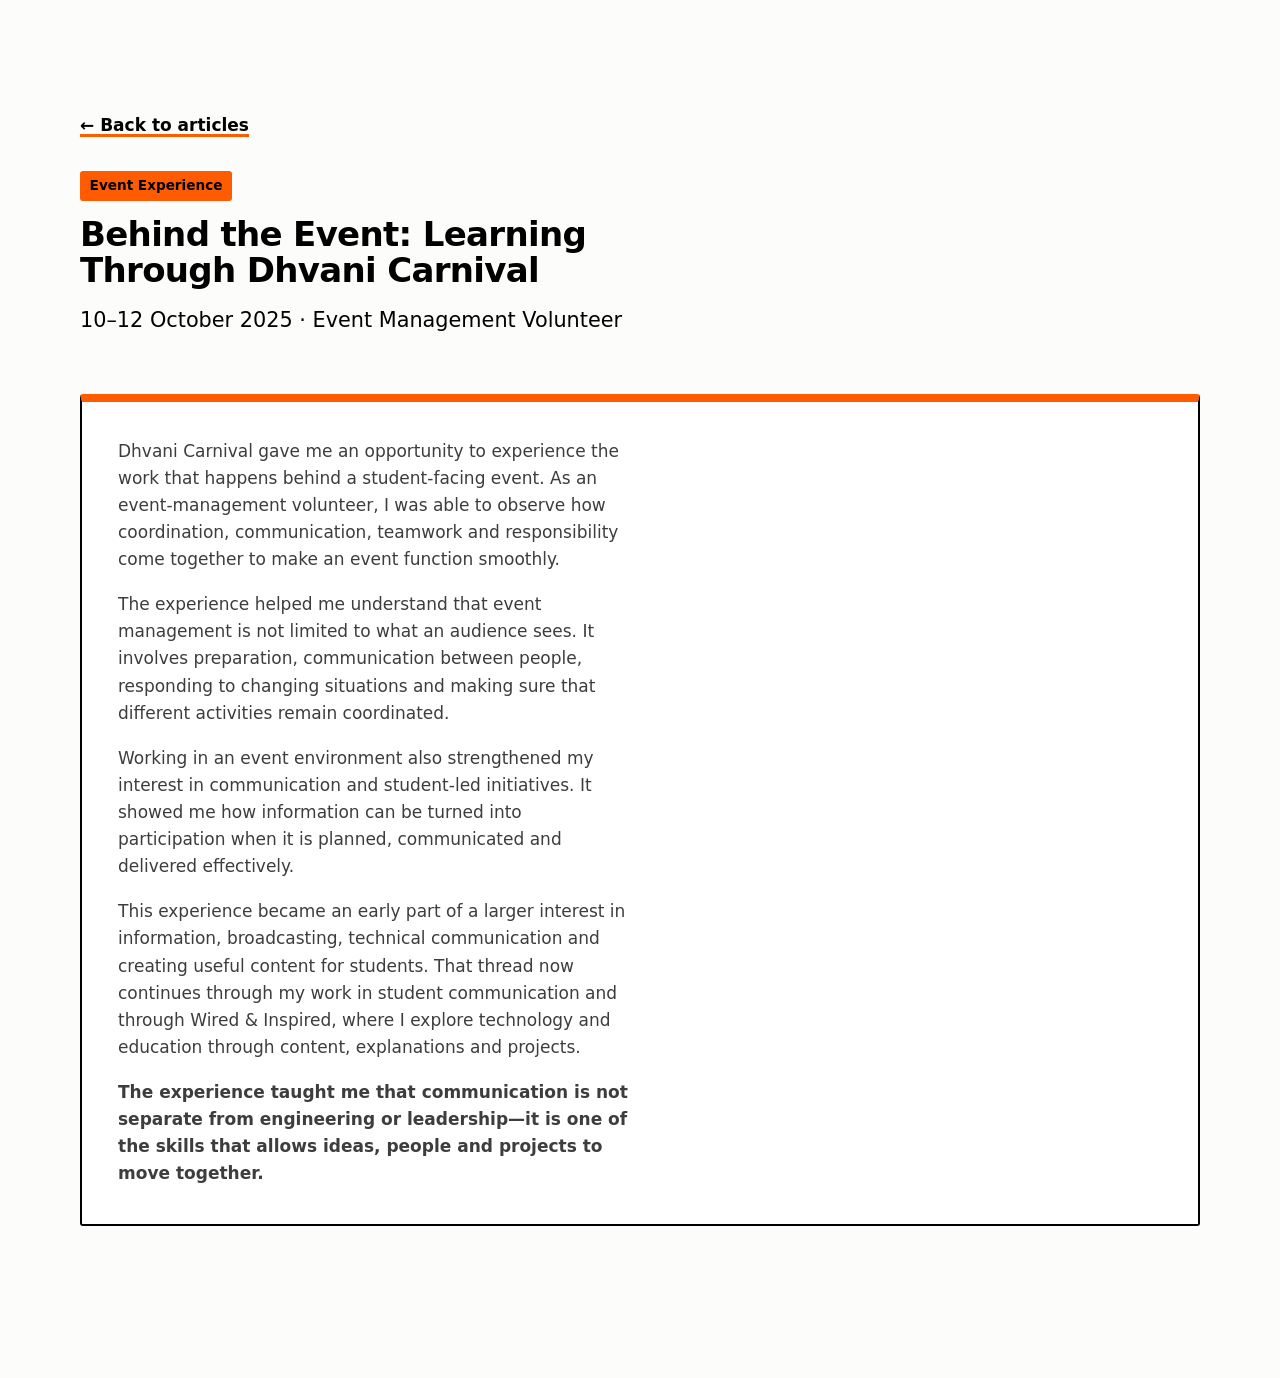
==== articles/dhvani-carnival-event-management.html @ 0fa7dbb4 "Add Dhvani Carnival article" ====
<!DOCTYPE html>
<html lang="en"><head><meta charset="utf-8"><meta name="viewport" content="width=device-width,initial-scale=1"><title>Dhvani Carnival | Swetha Senthilkumar</title><meta name="description" content="Event-management reflection from Dhvani Carnival 2025."><link rel="stylesheet" href="../css/style.css"></head><body><main class="section"><div class="wrap"><a class="text-link" href="../index.html#articles">← Back to articles</a><div class="section-head" style="margin-top:2rem"><span class="badge">Event Experience</span><h1>Behind the Event: Learning Through Dhvani Carnival</h1><p class="lead">10–12 October 2025 · Event Management Volunteer</p></div><article class="feature"><div class="feature-body"><p>Dhvani Carnival gave me an opportunity to experience the work that happens behind a student-facing event. As an event-management volunteer, I was able to observe how coordination, communication, teamwork and responsibility come together to make an event function smoothly.</p><p>The experience helped me understand that event management is not limited to what an audience sees. It involves preparation, communication between people, responding to changing situations and making sure that different activities remain coordinated.</p><p>Working in an event environment also strengthened my interest in communication and student-led initiatives. It showed me how information can be turned into participation when it is planned, communicated and delivered effectively.</p><p>This experience became an early part of a larger interest in information, broadcasting, technical communication and creating useful content for students. That thread now continues through my work in student communication and through Wired &amp; Inspired, where I explore technology and education through content, explanations and projects.</p><p><strong>The experience taught me that communication is not separate from engineering or leadership—it is one of the skills that allows ideas, people and projects to move together.</strong></p></div></article></div></main></body></html>
---- css/style.css ----
/* Swetha Senthilkumar — Portfolio */
:root{--paper:#fcfcfa;--white:#fff;--ink:#000;--ink-soft:#3d3d3d;--ink-mute:#666;--rule:#d8d8d2;--grid:#ecece6;--orange:#ff5b00;--orange-dark:#d94c00;--font:"Archivo",system-ui,-apple-system,"Segoe UI",Roboto,Helvetica,Arial,sans-serif;--wrap:1120px;--radius:3px;--header-h:64px}*,*::before,*::after{box-sizing:border-box}html{scroll-behavior:smooth;scroll-padding-top:calc(var(--header-h) + 16px);-webkit-text-size-adjust:100%}body{margin:0;font-family:var(--font);font-size:1.0625rem;line-height:1.6;color:var(--ink-soft);background:var(--paper)}img,svg,iframe{display:block;max-width:100%}ul{margin:0;padding:0;list-style:none}h1,h2,h3,p{margin:0}a{color:inherit}.text-link{color:var(--ink);font-weight:700;text-decoration:underline;text-decoration-color:var(--orange);text-decoration-thickness:3px;text-underline-offset:3px}:focus-visible{outline:3px solid var(--orange);outline-offset:3px}.wrap{width:min(100% - 2.5rem,var(--wrap));margin-inline:auto}.skip{position:absolute;left:1rem;top:-4rem;background:var(--ink);color:var(--white);padding:.6rem 1rem;z-index:100}.skip:focus{top:1rem}h1,h2,h3{color:var(--ink);font-weight:800;line-height:1.05;letter-spacing:-.02em}h2{font-size:clamp(2rem,4.5vw,3rem)}h3{font-size:1.35rem;line-height:1.2;letter-spacing:-.01em}.lead{font-size:clamp(1.125rem,2vw,1.3rem);color:var(--ink);max-width:34rem}.btn{display:inline-flex;align-items:center;gap:.5rem;font:inherit;font-weight:700;font-size:1rem;line-height:1;padding:.95rem 1.4rem;border:2px solid var(--ink);border-radius:var(--radius);background:transparent;color:var(--ink);text-decoration:none;cursor:pointer;transition:background-color .15s ease,color .15s ease,border-color .15s ease}.btn:hover{background:var(--ink);color:var(--white)}.btn-primary{background:var(--orange);border-color:var(--orange);color:var(--ink)}.btn-primary:hover{background:var(--orange-dark);border-color:var(--orange-dark);color:var(--ink)}.btn-small{padding:.65rem 1rem;font-size:.95rem}.btn-row{display:flex;flex-wrap:wrap;gap:.75rem}.site-header{position:sticky;top:0;z-index:50;background:rgba(252,252,250,.94);backdrop-filter:blur(6px);border-bottom:1px solid var(--rule)}.bar{height:var(--header-h);display:flex;align-items:center;justify-content:space-between;gap:1rem}.brand{font-weight:800;font-size:1.15rem;letter-spacing:-.01em;color:var(--ink);text-decoration:none;display:inline-flex;align-items:center;gap:.6rem}.brand-mark{width:.8rem;height:.8rem;background:var(--orange);border-radius:50%}.nav ul{display:flex;gap:1.75rem}.nav a{display:inline-block;padding:.4rem 0;font-weight:600;font-size:.98rem;color:var(--ink-soft);text-decoration:none;border-bottom:3px solid transparent}.nav a:hover{color:var(--ink)}.nav a.is-active{color:var(--ink);border-bottom-color:var(--orange)}.nav-toggle{display:none;width:44px;height:44px;padding:0;border:2px solid var(--ink);border-radius:var(--radius);background:transparent;color:var(--ink);cursor:pointer;position:relative}.nav-toggle .bars,.nav-toggle .bars::before,.nav-toggle .bars::after{display:block;width:20px;height:2px;background:currentColor;content:""}.nav-toggle .bars{position:absolute;left:50%;top:50%;margin:-1px 0 0 -10px}.nav-toggle .bars::before{position:absolute;top:-6px;left:0}.nav-toggle .bars::after{position:absolute;top:6px;left:0}.section{padding:clamp(4rem,9vw,7rem) 0}.section+.section{border-top:1px solid var(--rule)}.section-head{display:grid;gap:1rem;margin-bottom:clamp(2rem,5vw,3.5rem);max-width:42rem}.hero{padding-top:clamp(3rem,8vw,6rem);padding-bottom:clamp(3rem,8vw,5.5rem);background-image:linear-gradient(var(--grid) 1px,transparent 1px),linear-gradient(90deg,var(--grid) 1px,transparent 1px);background-size:32px 32px;background-position:-1px -1px}.hero-grid{display:grid;grid-template-columns:1.15fr .85fr;gap:clamp(2rem,5vw,4rem);align-items:center}.hero h1{font-size:clamp(2.25rem,10.5vw,6.25rem);overflow-wrap:break-word;line-height:.95;letter-spacing:-.035em;margin-bottom:1.5rem}.hero-role{font-size:clamp(1.15rem,2.2vw,1.5rem);font-weight:700;color:var(--ink);margin-bottom:1.25rem;padding-left:1rem;border-left:5px solid var(--orange)}.hero .lead{margin-bottom:2rem}.hero-photo{margin:0;background:var(--white);border:2px solid var(--ink);border-radius:var(--radius);padding:.65rem;box-shadow:10px 10px 0 var(--orange);overflow:hidden}.hero-photo img{width:100%;aspect-ratio:4/5;object-fit:cover;object-position:center center}.hero-photo figcaption{font-size:.85rem;color:var(--ink-mute);padding:.65rem .25rem .15rem}.toolbelt{display:grid;grid-template-columns:repeat(2,1fr);gap:2rem 3rem;margin-top:clamp(2.5rem,6vw,4rem);padding-top:2rem;border-top:2px solid var(--ink)}.toolbelt h2{font-size:1.15rem;letter-spacing:-.01em;margin-bottom:.9rem}.tags{display:flex;flex-wrap:wrap;gap:.5rem}.tags li{font-size:.92rem;font-weight:600;color:var(--ink);background:var(--white);border:1px solid var(--ink);border-radius:var(--radius);padding:.3rem .7rem}.feature{display:grid;grid-template-columns:1.1fr 1fr;background:var(--white);border:2px solid var(--ink);border-top:8px solid var(--orange);border-radius:var(--radius);margin-bottom:2.5rem}.feature-media{margin:0;min-width:0;position:relative;min-height:300px;background:var(--paper);border-right:2px solid var(--ink);display:grid;place-items:center;overflow:hidden}.feature-media img{width:100%;height:100%;object-fit:contain;object-position:center center;padding:1rem}.feature-media figcaption{display:block;position:absolute;left:0;right:0;bottom:0;padding:.6rem .8rem;background:rgba(255,255,255,.9);text-align:center;color:var(--ink-mute);font-size:.85rem}.feature-body{padding:clamp(1.5rem,3vw,2.25rem);display:grid;gap:1.1rem;align-content:start}.badge{justify-self:start;font-size:.85rem;font-weight:700;color:var(--ink);background:var(--orange);border-radius:var(--radius);padding:.25rem .6rem}.feature h3{font-size:clamp(1.6rem,3vw,2.1rem);line-height:1.1}.specs{display:grid;grid-template-columns:max-content 1fr;gap:.45rem 1.25rem;margin:0;padding:1rem 0;border-block:1px solid var(--rule);font-size:.98rem}.specs dt{font-weight:700;color:var(--ink)}.specs dd{margin:0}.project-note{font-size:.95rem}.project-list{display:grid;grid-template-columns:repeat(3,1fr);gap:2rem}.project-card{display:grid;gap:.9rem;align-content:start;padding-top:1.1rem;border-top:4px solid var(--ink)}.project-card p{color:var(--ink-soft)}.record{display:grid;gap:.55rem;padding:1.5rem 0;border-top:2px solid var(--ink)}.record-kicker{font-size:.9rem;font-weight:700;color:var(--orange-dark);text-transform:uppercase;letter-spacing:.06em}.muted{color:var(--ink-mute)}.records{display:grid;grid-template-columns:repeat(2,1fr);gap:2rem 4rem}.wired-grid{display:grid;grid-template-columns:1.6fr 1fr;gap:clamp(2rem,5vw,4rem);align-items:start}.video{background:#000;border:2px solid var(--ink);box-shadow:10px 10px 0 var(--orange)}.video iframe{width:100%;aspect-ratio:16/9;border:0}.wired-copy{display:grid;gap:1.25rem}.mini-grid{display:grid;gap:1rem}.mini-grid div{display:grid;gap:.2rem;padding-top:.8rem;border-top:1px solid var(--rule)}.mini-grid strong{color:var(--ink)}.mini-grid span{color:var(--ink-mute)}.contact-grid{display:grid;grid-template-columns:1fr 1fr;gap:4rem}.contact-links{display:grid;align-content:start;gap:.8rem}.contact-links a{font-size:1.15rem;font-weight:700;color:var(--ink);text-decoration-color:var(--orange);text-decoration-thickness:3px;text-underline-offset:4px}.contact-grid form{display:grid;gap:.65rem}.contact-grid label{font-weight:700;color:var(--ink)}input,textarea{font:inherit;padding:.8rem .9rem;width:100%;border:2px solid var(--ink);border-radius:var(--radius);background:var(--white);color:var(--ink)}textarea{min-height:9rem;resize:vertical}.form-note{font-size:.9rem;color:var(--ink-mute)}.site-footer{padding:1.75rem 0;border-top:1px solid var(--rule);font-size:.92rem;color:var(--ink-mute)}.site-footer .wrap{display:flex;justify-content:space-between;flex-wrap:wrap;gap:.5rem 1.5rem}.toast{position:fixed;left:50%;bottom:1.5rem;transform:translate(-50%,1rem);max-width:min(92vw,30rem);background:var(--ink);color:var(--white);border-left:6px solid var(--orange);border-radius:var(--radius);padding:.85rem 1.1rem;font-size:.95rem;opacity:0;pointer-events:none;transition:opacity .2s ease,transform .2s ease;z-index:200}.toast.is-visible{opacity:1;transform:translate(-50%,0)}@media(max-width:960px){.hero-grid{grid-template-columns:minmax(0,1fr)}.hero-photo{max-width:30rem}.feature{grid-template-columns:minmax(0,1fr)}.feature-media{border-right:none;border-bottom:2px solid var(--ink);min-height:0;width:100%;aspect-ratio:16/10}.project-list{grid-template-columns:minmax(0,1fr);gap:2.25rem}.wired-grid{grid-template-columns:minmax(0,1fr)}.video{box-shadow:6px 6px 0 var(--orange)}}@media(max-width:760px){.nav-toggle{display:inline-block}.nav{position:absolute;left:0;right:0;top:var(--header-h);background:var(--paper);border-bottom:2px solid var(--ink);display:none}.nav.is-open{display:block}.nav ul{flex-direction:column;gap:0;padding:.5rem 1.25rem 1rem}.nav a{display:block;padding:.85rem 0;border-bottom:1px solid var(--rule)}.nav a.is-active{border-bottom-color:var(--orange)}.toolbelt,.records,.contact-grid{grid-template-columns:minmax(0,1fr)}.specs{grid-template-columns:1fr;gap:0}.specs dt{margin-top:.6rem}.hero-photo{max-width:22rem;margin-inline:auto}}@media(max-width:420px){body{font-size:1rem}.btn-row .btn{width:100%;justify-content:center}.hero-photo{max-width:100%}}@media(prefers-reduced-motion:reduce){html{scroll-behavior:auto}.toast,.btn{transition:none}}
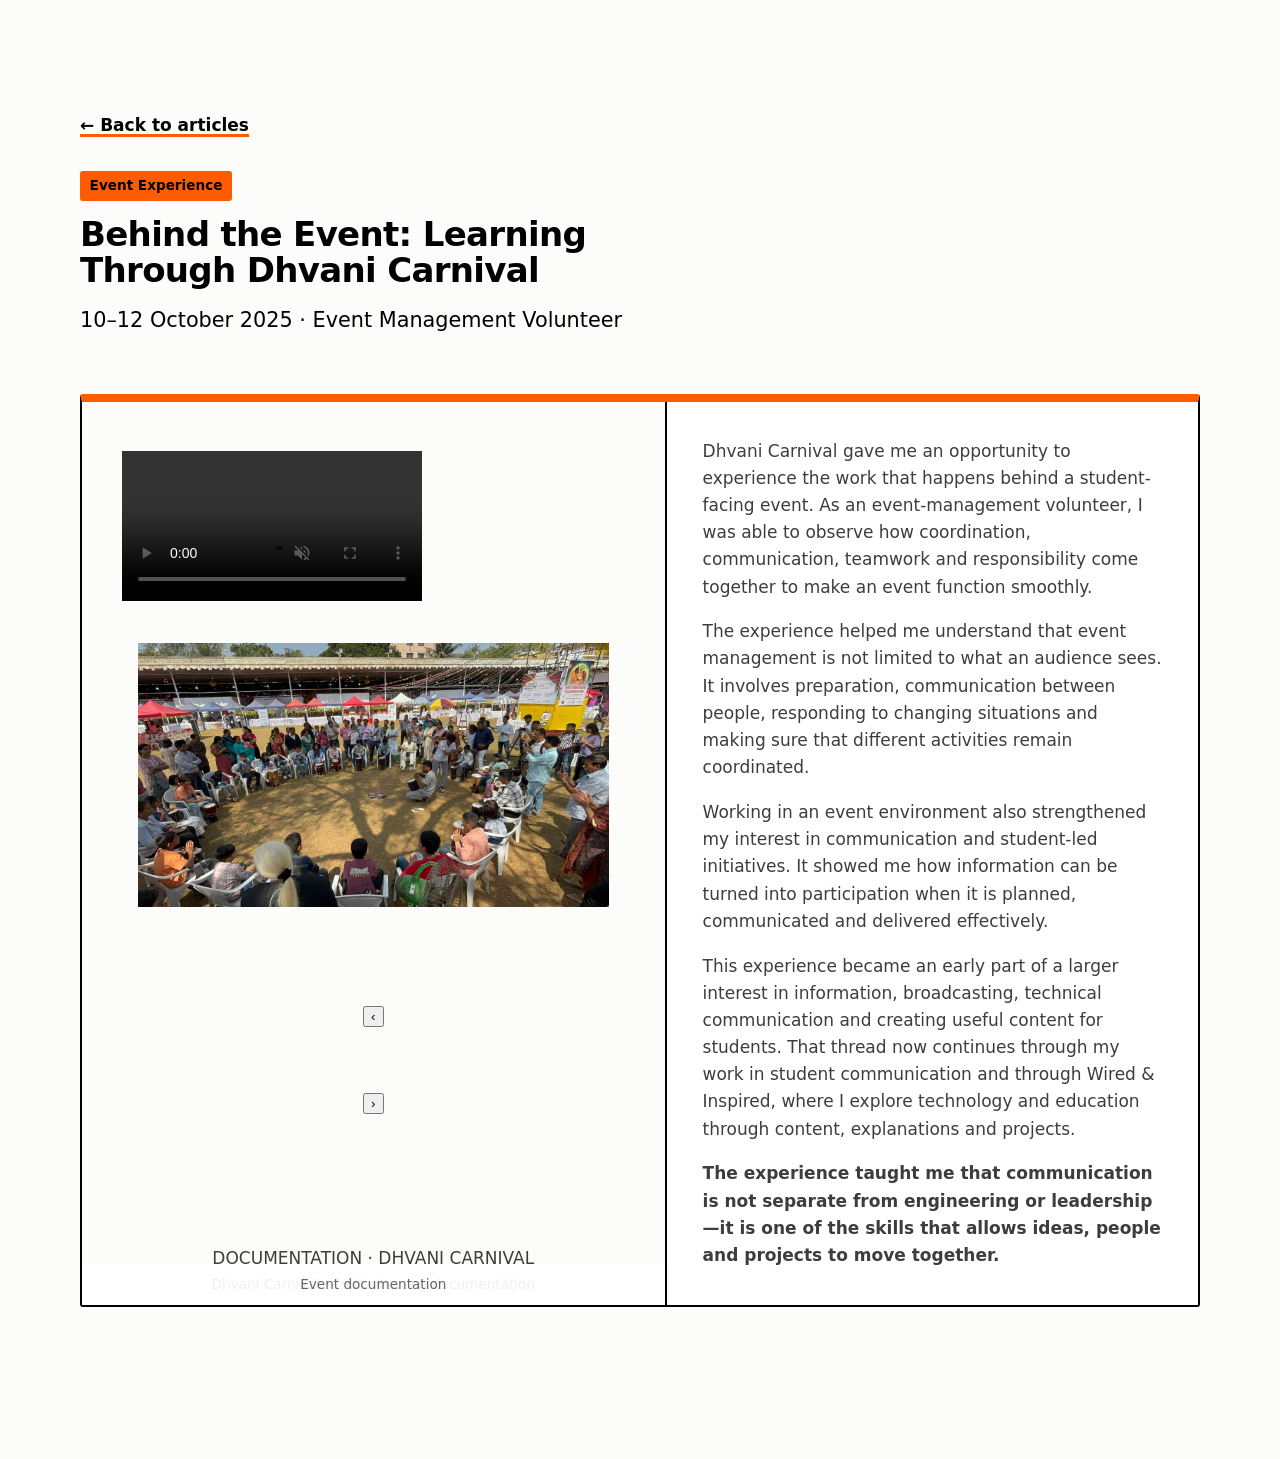
==== commit b41d6800: "Add rotating media gallery to Dhvani article" ====
--- a/articles/dhvani-carnival-event-management.html
+++ b/articles/dhvani-carnival-event-management.html
@@ -1,2 +1,2 @@
 <!DOCTYPE html>
-<html lang="en"><head><meta charset="utf-8"><meta name="viewport" content="width=device-width,initial-scale=1"><title>Dhvani Carnival | Swetha Senthilkumar</title><meta name="description" content="Event-management reflection from Dhvani Carnival 2025."><link rel="stylesheet" href="../css/style.css"></head><body><main class="section"><div class="wrap"><a class="text-link" href="../index.html#articles">← Back to articles</a><div class="section-head" style="margin-top:2rem"><span class="badge">Event Experience</span><h1>Behind the Event: Learning Through Dhvani Carnival</h1><p class="lead">10–12 October 2025 · Event Management Volunteer</p></div><article class="feature"><div class="feature-body"><p>Dhvani Carnival gave me an opportunity to experience the work that happens behind a student-facing event. As an event-management volunteer, I was able to observe how coordination, communication, teamwork and responsibility come together to make an event function smoothly.</p><p>The experience helped me understand that event management is not limited to what an audience sees. It involves preparation, communication between people, responding to changing situations and making sure that different activities remain coordinated.</p><p>Working in an event environment also strengthened my interest in communication and student-led initiatives. It showed me how information can be turned into participation when it is planned, communicated and delivered effectively.</p><p>This experience became an early part of a larger interest in information, broadcasting, technical communication and creating useful content for students. That thread now continues through my work in student communication and through Wired &amp; Inspired, where I explore technology and education through content, explanations and projects.</p><p><strong>The experience taught me that communication is not separate from engineering or leadership—it is one of the skills that allows ideas, people and projects to move together.</strong></p></div></article></div></main></body></html>+<html lang="en"><head><meta charset="utf-8"><meta name="viewport" content="width=device-width,initial-scale=1"><title>Dhvani Carnival | Swetha Senthilkumar</title><meta name="description" content="Event-management reflection from Dhvani Carnival 2025."><link rel="stylesheet" href="../css/style.css"></head><body><main class="section"><div class="wrap"><a class="text-link" href="../index.html#articles">← Back to articles</a><div class="section-head" style="margin-top:2rem"><span class="badge">Event Experience</span><h1>Behind the Event: Learning Through Dhvani Carnival</h1><p class="lead">10–12 October 2025 · Event Management Volunteer</p></div><article class="feature article-feature"><div class="feature-media media-gallery" data-gallery data-interval="5000"><div class="gallery-track"><figure class="gallery-slide is-active"><video controls muted playsinline preload="metadata"><source src="../assets/img/10%20to%2012%20oct%20%2725%20intern%20volunteering%20%23internship%20%23volunteering%20%20%23intern%20%23volunteer%20%23firstever%20%281%29.mp4" type="video/mp4"></video><figcaption>Dhvani Carnival — volunteering documentation</figcaption></figure><figure class="gallery-slide"><img src="../assets/img/WhatsApp%20Image%202026-09-22%20at%209.29.49%20AM.jpeg" alt="Event documentation photograph"><figcaption>Event documentation</figcaption></figure></div><button class="gallery-prev" type="button" aria-label="Previous media">‹</button><button class="gallery-next" type="button" aria-label="Next media">›</button><div class="gallery-dots" aria-label="Gallery navigation"></div><span class="gallery-label">DOCUMENTATION · DHVANI CARNIVAL</span></div><div class="feature-body"><p>Dhvani Carnival gave me an opportunity to experience the work that happens behind a student-facing event. As an event-management volunteer, I was able to observe how coordination, communication, teamwork and responsibility come together to make an event function smoothly.</p><p>The experience helped me understand that event management is not limited to what an audience sees. It involves preparation, communication between people, responding to changing situations and making sure that different activities remain coordinated.</p><p>Working in an event environment also strengthened my interest in communication and student-led initiatives. It showed me how information can be turned into participation when it is planned, communicated and delivered effectively.</p><p>This experience became an early part of a larger interest in information, broadcasting, technical communication and creating useful content for students. That thread now continues through my work in student communication and through Wired &amp; Inspired, where I explore technology and education through content, explanations and projects.</p><p><strong>The experience taught me that communication is not separate from engineering or leadership—it is one of the skills that allows ideas, people and projects to move together.</strong></p></div></article></div></main><script src="../js/main.js"></script></body></html>
--- a/css/style.css
+++ b/css/style.css
@@ -1,2 +1,2 @@
 /* Swetha Senthilkumar — Portfolio */
-:root{--paper:#fcfcfa;--white:#fff;--ink:#000;--ink-soft:#3d3d3d;--ink-mute:#666;--rule:#d8d8d2;--grid:#ecece6;--orange:#ff5b00;--orange-dark:#d94c00;--font:"Archivo",system-ui,-apple-system,"Segoe UI",Roboto,Helvetica,Arial,sans-serif;--wrap:1120px;--radius:3px;--header-h:64px}*,*::before,*::after{box-sizing:border-box}html{scroll-behavior:smooth;scroll-padding-top:calc(var(--header-h) + 16px);-webkit-text-size-adjust:100%}body{margin:0;font-family:var(--font);font-size:1.0625rem;line-height:1.6;color:var(--ink-soft);background:var(--paper)}img,svg,iframe{display:block;max-width:100%}ul{margin:0;padding:0;list-style:none}h1,h2,h3,p{margin:0}a{color:inherit}.text-link{color:var(--ink);font-weight:700;text-decoration:underline;text-decoration-color:var(--orange);text-decoration-thickness:3px;text-underline-offset:3px}:focus-visible{outline:3px solid var(--orange);outline-offset:3px}.wrap{width:min(100% - 2.5rem,var(--wrap));margin-inline:auto}.skip{position:absolute;left:1rem;top:-4rem;background:var(--ink);color:var(--white);padding:.6rem 1rem;z-index:100}.skip:focus{top:1rem}h1,h2,h3{color:var(--ink);font-weight:800;line-height:1.05;letter-spacing:-.02em}h2{font-size:clamp(2rem,4.5vw,3rem)}h3{font-size:1.35rem;line-height:1.2;letter-spacing:-.01em}.lead{font-size:clamp(1.125rem,2vw,1.3rem);color:var(--ink);max-width:34rem}.btn{display:inline-flex;align-items:center;gap:.5rem;font:inherit;font-weight:700;font-size:1rem;line-height:1;padding:.95rem 1.4rem;border:2px solid var(--ink);border-radius:var(--radius);background:transparent;color:var(--ink);text-decoration:none;cursor:pointer;transition:background-color .15s ease,color .15s ease,border-color .15s ease}.btn:hover{background:var(--ink);color:var(--white)}.btn-primary{background:var(--orange);border-color:var(--orange);color:var(--ink)}.btn-primary:hover{background:var(--orange-dark);border-color:var(--orange-dark);color:var(--ink)}.btn-small{padding:.65rem 1rem;font-size:.95rem}.btn-row{display:flex;flex-wrap:wrap;gap:.75rem}.site-header{position:sticky;top:0;z-index:50;background:rgba(252,252,250,.94);backdrop-filter:blur(6px);border-bottom:1px solid var(--rule)}.bar{height:var(--header-h);display:flex;align-items:center;justify-content:space-between;gap:1rem}.brand{font-weight:800;font-size:1.15rem;letter-spacing:-.01em;color:var(--ink);text-decoration:none;display:inline-flex;align-items:center;gap:.6rem}.brand-mark{width:.8rem;height:.8rem;background:var(--orange);border-radius:50%}.nav ul{display:flex;gap:1.75rem}.nav a{display:inline-block;padding:.4rem 0;font-weight:600;font-size:.98rem;color:var(--ink-soft);text-decoration:none;border-bottom:3px solid transparent}.nav a:hover{color:var(--ink)}.nav a.is-active{color:var(--ink);border-bottom-color:var(--orange)}.nav-toggle{display:none;width:44px;height:44px;padding:0;border:2px solid var(--ink);border-radius:var(--radius);background:transparent;color:var(--ink);cursor:pointer;position:relative}.nav-toggle .bars,.nav-toggle .bars::before,.nav-toggle .bars::after{display:block;width:20px;height:2px;background:currentColor;content:""}.nav-toggle .bars{position:absolute;left:50%;top:50%;margin:-1px 0 0 -10px}.nav-toggle .bars::before{position:absolute;top:-6px;left:0}.nav-toggle .bars::after{position:absolute;top:6px;left:0}.section{padding:clamp(4rem,9vw,7rem) 0}.section+.section{border-top:1px solid var(--rule)}.section-head{display:grid;gap:1rem;margin-bottom:clamp(2rem,5vw,3.5rem);max-width:42rem}.hero{padding-top:clamp(3rem,8vw,6rem);padding-bottom:clamp(3rem,8vw,5.5rem);background-image:linear-gradient(var(--grid) 1px,transparent 1px),linear-gradient(90deg,var(--grid) 1px,transparent 1px);background-size:32px 32px;background-position:-1px -1px}.hero-grid{display:grid;grid-template-columns:1.15fr .85fr;gap:clamp(2rem,5vw,4rem);align-items:center}.hero h1{font-size:clamp(2.25rem,10.5vw,6.25rem);overflow-wrap:break-word;line-height:.95;letter-spacing:-.035em;margin-bottom:1.5rem}.hero-role{font-size:clamp(1.15rem,2.2vw,1.5rem);font-weight:700;color:var(--ink);margin-bottom:1.25rem;padding-left:1rem;border-left:5px solid var(--orange)}.hero .lead{margin-bottom:2rem}.hero-photo{margin:0;background:var(--white);border:2px solid var(--ink);border-radius:var(--radius);padding:.65rem;box-shadow:10px 10px 0 var(--orange);overflow:hidden}.hero-photo img{width:100%;aspect-ratio:4/5;object-fit:cover;object-position:center center}.hero-photo figcaption{font-size:.85rem;color:var(--ink-mute);padding:.65rem .25rem .15rem}.toolbelt{display:grid;grid-template-columns:repeat(2,1fr);gap:2rem 3rem;margin-top:clamp(2.5rem,6vw,4rem);padding-top:2rem;border-top:2px solid var(--ink)}.toolbelt h2{font-size:1.15rem;letter-spacing:-.01em;margin-bottom:.9rem}.tags{display:flex;flex-wrap:wrap;gap:.5rem}.tags li{font-size:.92rem;font-weight:600;color:var(--ink);background:var(--white);border:1px solid var(--ink);border-radius:var(--radius);padding:.3rem .7rem}.feature{display:grid;grid-template-columns:1.1fr 1fr;background:var(--white);border:2px solid var(--ink);border-top:8px solid var(--orange);border-radius:var(--radius);margin-bottom:2.5rem}.feature-media{margin:0;min-width:0;position:relative;min-height:300px;background:var(--paper);border-right:2px solid var(--ink);display:grid;place-items:center;overflow:hidden}.feature-media img{width:100%;height:100%;object-fit:contain;object-position:center center;padding:1rem}.feature-media figcaption{display:block;position:absolute;left:0;right:0;bottom:0;padding:.6rem .8rem;background:rgba(255,255,255,.9);text-align:center;color:var(--ink-mute);font-size:.85rem}.feature-body{padding:clamp(1.5rem,3vw,2.25rem);display:grid;gap:1.1rem;align-content:start}.badge{justify-self:start;font-size:.85rem;font-weight:700;color:var(--ink);background:var(--orange);border-radius:var(--radius);padding:.25rem .6rem}.feature h3{font-size:clamp(1.6rem,3vw,2.1rem);line-height:1.1}.specs{display:grid;grid-template-columns:max-content 1fr;gap:.45rem 1.25rem;margin:0;padding:1rem 0;border-block:1px solid var(--rule);font-size:.98rem}.specs dt{font-weight:700;color:var(--ink)}.specs dd{margin:0}.project-note{font-size:.95rem}.project-list{display:grid;grid-template-columns:repeat(3,1fr);gap:2rem}.project-card{display:grid;gap:.9rem;align-content:start;padding-top:1.1rem;border-top:4px solid var(--ink)}.project-card p{color:var(--ink-soft)}.record{display:grid;gap:.55rem;padding:1.5rem 0;border-top:2px solid var(--ink)}.record-kicker{font-size:.9rem;font-weight:700;color:var(--orange-dark);text-transform:uppercase;letter-spacing:.06em}.muted{color:var(--ink-mute)}.records{display:grid;grid-template-columns:repeat(2,1fr);gap:2rem 4rem}.wired-grid{display:grid;grid-template-columns:1.6fr 1fr;gap:clamp(2rem,5vw,4rem);align-items:start}.video{background:#000;border:2px solid var(--ink);box-shadow:10px 10px 0 var(--orange)}.video iframe{width:100%;aspect-ratio:16/9;border:0}.wired-copy{display:grid;gap:1.25rem}.mini-grid{display:grid;gap:1rem}.mini-grid div{display:grid;gap:.2rem;padding-top:.8rem;border-top:1px solid var(--rule)}.mini-grid strong{color:var(--ink)}.mini-grid span{color:var(--ink-mute)}.contact-grid{display:grid;grid-template-columns:1fr 1fr;gap:4rem}.contact-links{display:grid;align-content:start;gap:.8rem}.contact-links a{font-size:1.15rem;font-weight:700;color:var(--ink);text-decoration-color:var(--orange);text-decoration-thickness:3px;text-underline-offset:4px}.contact-grid form{display:grid;gap:.65rem}.contact-grid label{font-weight:700;color:var(--ink)}input,textarea{font:inherit;padding:.8rem .9rem;width:100%;border:2px solid var(--ink);border-radius:var(--radius);background:var(--white);color:var(--ink)}textarea{min-height:9rem;resize:vertical}.form-note{font-size:.9rem;color:var(--ink-mute)}.site-footer{padding:1.75rem 0;border-top:1px solid var(--rule);font-size:.92rem;color:var(--ink-mute)}.site-footer .wrap{display:flex;justify-content:space-between;flex-wrap:wrap;gap:.5rem 1.5rem}.toast{position:fixed;left:50%;bottom:1.5rem;transform:translate(-50%,1rem);max-width:min(92vw,30rem);background:var(--ink);color:var(--white);border-left:6px solid var(--orange);border-radius:var(--radius);padding:.85rem 1.1rem;font-size:.95rem;opacity:0;pointer-events:none;transition:opacity .2s ease,transform .2s ease;z-index:200}.toast.is-visible{opacity:1;transform:translate(-50%,0)}@media(max-width:960px){.hero-grid{grid-template-columns:minmax(0,1fr)}.hero-photo{max-width:30rem}.feature{grid-template-columns:minmax(0,1fr)}.feature-media{border-right:none;border-bottom:2px solid var(--ink);min-height:0;width:100%;aspect-ratio:16/10}.project-list{grid-template-columns:minmax(0,1fr);gap:2.25rem}.wired-grid{grid-template-columns:minmax(0,1fr)}.video{box-shadow:6px 6px 0 var(--orange)}}@media(max-width:760px){.nav-toggle{display:inline-block}.nav{position:absolute;left:0;right:0;top:var(--header-h);background:var(--paper);border-bottom:2px solid var(--ink);display:none}.nav.is-open{display:block}.nav ul{flex-direction:column;gap:0;padding:.5rem 1.25rem 1rem}.nav a{display:block;padding:.85rem 0;border-bottom:1px solid var(--rule)}.nav a.is-active{border-bottom-color:var(--orange)}.toolbelt,.records,.contact-grid{grid-template-columns:minmax(0,1fr)}.specs{grid-template-columns:1fr;gap:0}.specs dt{margin-top:.6rem}.hero-photo{max-width:22rem;margin-inline:auto}}@media(max-width:420px){body{font-size:1rem}.btn-row .btn{width:100%;justify-content:center}.hero-photo{max-width:100%}}@media(prefers-reduced-motion:reduce){html{scroll-behavior:auto}.toast,.btn{transition:none}}+:root{--paper:#fcfcfa;--white:#fff;--ink:#000;--ink-soft:#3d3d3d;--ink-mute:#666;--rule:#d8d8d2;--grid:#ecece6;--orange:#ff5b00;--orange-dark:#d94c00;--font:"Archivo",system-ui,-apple-system,"Segoe UI",Roboto,Helvetica,Arial,sans-serif;--wrap:1120px;--radius:3px;--header-h:64px}*,*::before,*::after{box-sizing:border-box}html{scroll-behavior:smooth;scroll-padding-top:calc(var(--header-h) + 16px);-webkit-text-size-adjust:100%}body{margin:0;font-family:var(--font);font-size:1.0625rem;line-height:1.6;color:var(--ink-soft);background:var(--paper)}img,svg,iframe{display:block;max-width:100%}ul{margin:0;padding:0;list-style:none}h1,h2,h3,p{margin:0}a{color:inherit}.text-link{color:var(--ink);font-weight:700;text-decoration:underline;text-decoration-color:var(--orange);text-decoration-thickness:3px;text-underline-offset:3px}:focus-visible{outline:3px solid var(--orange);outline-offset:3px}.wrap{width:min(100% - 2.5rem,var(--wrap));margin-inline:auto}.skip{position:absolute;left:1rem;top:-4rem;background:var(--ink);color:var(--white);padding:.6rem 1rem;z-index:100}.skip:focus{top:1rem}h1,h2,h3{color:var(--ink);font-weight:800;line-height:1.05;letter-spacing:-.02em}h2{font-size:clamp(2rem,4.5vw,3rem)}h3{font-size:1.35rem;line-height:1.2;letter-spacing:-.01em}.lead{font-size:clamp(1.125rem,2vw,1.3rem);color:var(--ink);max-width:34rem}.btn{display:inline-flex;align-items:center;gap:.5rem;font:inherit;font-weight:700;font-size:1rem;line-height:1;padding:.95rem 1.4rem;border:2px solid var(--ink);border-radius:var(--radius);background:transparent;color:var(--ink);text-decoration:none;cursor:pointer;transition:background-color .15s ease,color .15s ease,border-color .15s ease}.btn:hover{background:var(--ink);color:var(--white)}.btn-primary{background:var(--orange);border-color:var(--orange);color:var(--ink)}.btn-primary:hover{background:var(--orange-dark);border-color:var(--orange-dark);color:var(--ink)}.btn-small{padding:.65rem 1rem;font-size:.95rem}.btn-row{display:flex;flex-wrap:wrap;gap:.75rem}.site-header{position:sticky;top:0;z-index:50;background:rgba(252,252,250,.94);backdrop-filter:blur(6px);border-bottom:1px solid var(--rule)}.bar{height:var(--header-h);display:flex;align-items:center;justify-content:space-between;gap:1rem}.brand{font-weight:800;font-size:1.15rem;letter-spacing:-.01em;color:var(--ink);text-decoration:none;display:inline-flex;align-items:center;gap:.6rem}.brand-mark{width:.8rem;height:.8rem;background:var(--orange);border-radius:50%}.nav ul{display:flex;gap:1.75rem}.nav a{display:inline-block;padding:.4rem 0;font-weight:600;font-size:.98rem;color:var(--ink-soft);text-decoration:none;border-bottom:3px solid transparent}.nav a:hover{color:var(--ink)}.nav a.is-active{color:var(--ink);border-bottom-color:var(--orange)}.nav-toggle{display:none;width:44px;height:44px;padding:0;border:2px solid var(--ink);border-radius:var(--radius);background:transparent;color:var(--ink);cursor:pointer;position:relative}.nav-toggle .bars,.nav-toggle .bars::before,.nav-toggle .bars::after{display:block;width:20px;height:2px;background:currentColor;content:""}.nav-toggle .bars{position:absolute;left:50%;top:50%;margin:-1px 0 0 -10px}.nav-toggle .bars::before{position:absolute;top:-6px;left:0}.nav-toggle .bars::after{position:absolute;top:6px;left:0}.section{padding:clamp(4rem,9vw,7rem) 0}.section+.section{border-top:1px solid var(--rule)}.section-head{display:grid;gap:1rem;margin-bottom:clamp(2rem,5vw,3.5rem);max-width:42rem}.hero{padding-top:clamp(3rem,8vw,6rem);padding-bottom:clamp(3rem,8vw,5.5rem);background-image:linear-gradient(var(--grid) 1px,transparent 1px),linear-gradient(90deg,var(--grid) 1px,transparent 1px);background-size:32px 32px;background-position:-1px -1px}.hero-grid{display:grid;grid-template-columns:1.15fr .85fr;gap:clamp(2rem,5vw,4rem);align-items:center}.hero h1{font-size:clamp(2.25rem,10.5vw,6.25rem);overflow-wrap:break-word;line-height:.95;letter-spacing:-.035em;margin-bottom:1.5rem}.hero-role{font-size:clamp(1.15rem,2.2vw,1.5rem);font-weight:700;color:var(--ink);margin-bottom:1.25rem;padding-left:1rem;border-left:5px solid var(--orange)}.hero .lead{margin-bottom:2rem}.hero-photo{margin:0;background:var(--white);border:2px solid var(--ink);border-radius:var(--radius);padding:.65rem;box-shadow:10px 10px 0 var(--orange);overflow:hidden}.hero-photo img{width:100%;aspect-ratio:4/5;object-fit:cover;object-position:center center}.hero-photo figcaption{font-size:.85rem;color:var(--ink-mute);padding:.65rem .25rem .15rem}.toolbelt{display:grid;grid-template-columns:repeat(2,1fr);gap:2rem 3rem;margin-top:clamp(2.5rem,6vw,4rem);padding-top:2rem;border-top:2px solid var(--ink)}.toolbelt h2{font-size:1.15rem;letter-spacing:-.01em;margin-bottom:.9rem}.tags{display:flex;flex-wrap:wrap;gap:.5rem}.tags li{font-size:.92rem;font-weight:600;color:var(--ink);background:var(--white);border:1px solid var(--ink);border-radius:var(--radius);padding:.3rem .7rem}.feature{display:grid;grid-template-columns:1.1fr 1fr;background:var(--white);border:2px solid var(--ink);border-top:8px solid var(--orange);border-radius:var(--radius);margin-bottom:2.5rem}.feature-media{margin:0;min-width:0;position:relative;min-height:300px;background:var(--paper);border-right:2px solid var(--ink);display:grid;place-items:center;overflow:hidden}.feature-media img{width:100%;height:100%;object-fit:contain;object-position:center center;padding:1rem}.feature-media figcaption{display:block;position:absolute;left:0;right:0;bottom:0;padding:.6rem .8rem;background:rgba(255,255,255,.9);text-align:center;color:var(--ink-mute);font-size:.85rem}.feature-body{padding:clamp(1.5rem,3vw,2.25rem);display:grid;gap:1.1rem;align-content:start}.badge{justify-self:start;font-size:.85rem;font-weight:700;color:var(--ink);background:var(--orange);border-radius:var(--radius);padding:.25rem .6rem}.feature h3{font-size:clamp(1.6rem,3vw,2.1rem);line-height:1.1}.specs{display:grid;grid-template-columns:max-content 1fr;gap:.45rem 1.25rem;margin:0;padding:1rem 0;border-block:1px solid var(--rule);font-size:.98rem}.specs dt{font-weight:700;color:var(--ink)}.specs dd{margin:0}.project-note{font-size:.95rem}.project-list{display:grid;grid-template-columns:repeat(3,1fr);gap:2rem}.project-card{display:grid;gap:.9rem;align-content:start;padding-top:1.1rem;border-top:4px solid var(--ink)}.project-card p{color:var(--ink-soft)}.record{display:grid;gap:.55rem;padding:1.5rem 0;border-top:2px solid var(--ink)}.record-kicker{font-size:.9rem;font-weight:700;color:var(--orange-dark);text-transform:uppercase;letter-spacing:.06em}.muted{color:var(--ink-mute)}.records{display:grid;grid-template-columns:repeat(2,1fr);gap:2rem 4rem}.article-grid{display:grid;grid-template-columns:repeat(2,1fr);gap:2rem}.article-card{display:grid;grid-template-columns:38% 1fr;background:var(--white);border:2px solid var(--ink);border-top:6px solid var(--orange);min-height:260px}.article-card-media{display:grid;place-items:center;align-content:center;text-align:center;background:var(--ink);color:var(--white);font-weight:800;font-size:clamp(1.5rem,3vw,2.4rem);line-height:1.05;letter-spacing:-.03em;padding:1rem}.article-card-body{display:grid;gap:.9rem;align-content:start;padding:1.5rem}.article-card-body p{font-size:.98rem}.wired-grid{display:grid;grid-template-columns:1.6fr 1fr;gap:clamp(2rem,5vw,4rem);align-items:start}.video{background:#000;border:2px solid var(--ink);box-shadow:10px 10px 0 var(--orange)}.video iframe{width:100%;aspect-ratio:16/9;border:0}.wired-copy{display:grid;gap:1.25rem}.mini-grid{display:grid;gap:1rem}.mini-grid div{display:grid;gap:.2rem;padding-top:.8rem;border-top:1px solid var(--rule)}.mini-grid strong{color:var(--ink)}.mini-grid span{color:var(--ink-mute)}.contact-grid{display:grid;grid-template-columns:1fr 1fr;gap:4rem}.contact-links{display:grid;align-content:start;gap:.8rem}.contact-links a{font-size:1.15rem;font-weight:700;color:var(--ink);text-decoration-color:var(--orange);text-decoration-thickness:3px;text-underline-offset:4px}.contact-grid form{display:grid;gap:.65rem}.contact-grid label{font-weight:700;color:var(--ink)}input,textarea{font:inherit;padding:.8rem .9rem;width:100%;border:2px solid var(--ink);border-radius:var(--radius);background:var(--white);color:var(--ink)}textarea{min-height:9rem;resize:vertical}.form-note{font-size:.9rem;color:var(--ink-mute)}.site-footer{padding:1.75rem 0;border-top:1px solid var(--rule);font-size:.92rem;color:var(--ink-mute)}.site-footer .wrap{display:flex;justify-content:space-between;flex-wrap:wrap;gap:.5rem 1.5rem}.toast{position:fixed;left:50%;bottom:1.5rem;transform:translate(-50%,1rem);max-width:min(92vw,30rem);background:var(--ink);color:var(--white);border-left:6px solid var(--orange);border-radius:var(--radius);padding:.85rem 1.1rem;font-size:.95rem;opacity:0;pointer-events:none;transition:opacity .2s ease,transform .2s ease;z-index:200}.toast.is-visible{opacity:1;transform:translate(-50%,0)}@media(max-width:960px){.hero-grid{grid-template-columns:minmax(0,1fr)}.hero-photo{max-width:30rem}.feature{grid-template-columns:minmax(0,1fr)}.feature-media{border-right:none;border-bottom:2px solid var(--ink);min-height:0;width:100%;aspect-ratio:16/10}.project-list,.article-grid{grid-template-columns:minmax(0,1fr);gap:2.25rem}.wired-grid{grid-template-columns:minmax(0,1fr)}.video{box-shadow:6px 6px 0 var(--orange)}}@media(max-width:760px){.nav-toggle{display:inline-block}.nav{position:absolute;left:0;right:0;top:var(--header-h);background:var(--paper);border-bottom:2px solid var(--ink);display:none}.nav.is-open{display:block}.nav ul{flex-direction:column;gap:0;padding:.5rem 1.25rem 1rem}.nav a{display:block;padding:.85rem 0;border-bottom:1px solid var(--rule)}.nav a.is-active{border-bottom-color:var(--orange)}.toolbelt,.records,.contact-grid{grid-template-columns:minmax(0,1fr)}.specs{grid-template-columns:1fr;gap:0}.specs dt{margin-top:.6rem}.hero-photo{max-width:22rem;margin-inline:auto}.article-card{grid-template-columns:minmax(0,1fr)}.article-card-media{min-height:150px}}@media(max-width:420px){body{font-size:1rem}.btn-row .btn{width:100%;justify-content:center}.hero-photo{max-width:100%}}@media(prefers-reduced-motion:reduce){html{scroll-behavior:auto}.toast,.btn{transition:none}}
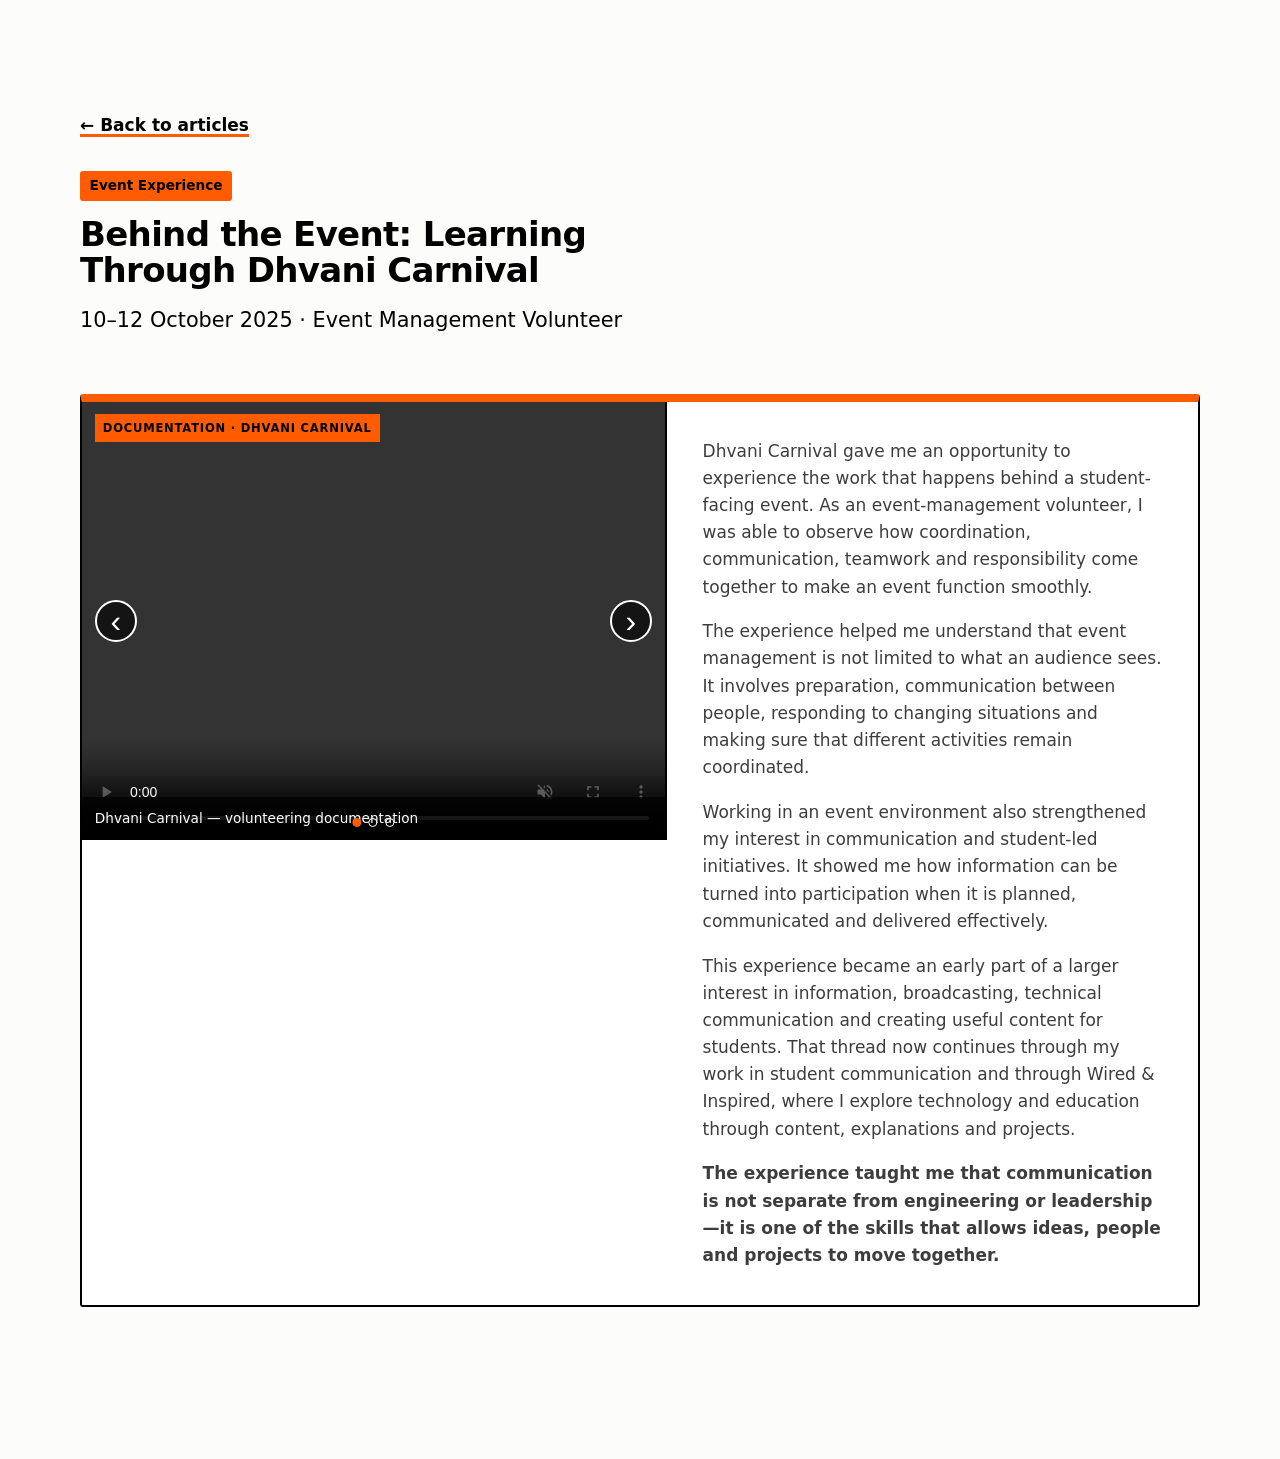
==== commit 98e9a3d3: "Organize article media into named galleries" ====
--- a/articles/dhvani-carnival-event-management.html
+++ b/articles/dhvani-carnival-event-management.html
@@ -1,2 +1,2 @@
 <!DOCTYPE html>
-<html lang="en"><head><meta charset="utf-8"><meta name="viewport" content="width=device-width,initial-scale=1"><title>Dhvani Carnival | Swetha Senthilkumar</title><meta name="description" content="Event-management reflection from Dhvani Carnival 2025."><link rel="stylesheet" href="../css/style.css"></head><body><main class="section"><div class="wrap"><a class="text-link" href="../index.html#articles">← Back to articles</a><div class="section-head" style="margin-top:2rem"><span class="badge">Event Experience</span><h1>Behind the Event: Learning Through Dhvani Carnival</h1><p class="lead">10–12 October 2025 · Event Management Volunteer</p></div><article class="feature article-feature"><div class="feature-media media-gallery" data-gallery data-interval="5000"><div class="gallery-track"><figure class="gallery-slide is-active"><video controls muted playsinline preload="metadata"><source src="../assets/img/10%20to%2012%20oct%20%2725%20intern%20volunteering%20%23internship%20%23volunteering%20%20%23intern%20%23volunteer%20%23firstever%20%281%29.mp4" type="video/mp4"></video><figcaption>Dhvani Carnival — volunteering documentation</figcaption></figure><figure class="gallery-slide"><img src="../assets/img/WhatsApp%20Image%202026-09-22%20at%209.29.49%20AM.jpeg" alt="Event documentation photograph"><figcaption>Event documentation</figcaption></figure></div><button class="gallery-prev" type="button" aria-label="Previous media">‹</button><button class="gallery-next" type="button" aria-label="Next media">›</button><div class="gallery-dots" aria-label="Gallery navigation"></div><span class="gallery-label">DOCUMENTATION · DHVANI CARNIVAL</span></div><div class="feature-body"><p>Dhvani Carnival gave me an opportunity to experience the work that happens behind a student-facing event. As an event-management volunteer, I was able to observe how coordination, communication, teamwork and responsibility come together to make an event function smoothly.</p><p>The experience helped me understand that event management is not limited to what an audience sees. It involves preparation, communication between people, responding to changing situations and making sure that different activities remain coordinated.</p><p>Working in an event environment also strengthened my interest in communication and student-led initiatives. It showed me how information can be turned into participation when it is planned, communicated and delivered effectively.</p><p>This experience became an early part of a larger interest in information, broadcasting, technical communication and creating useful content for students. That thread now continues through my work in student communication and through Wired &amp; Inspired, where I explore technology and education through content, explanations and projects.</p><p><strong>The experience taught me that communication is not separate from engineering or leadership—it is one of the skills that allows ideas, people and projects to move together.</strong></p></div></article></div></main><script src="../js/main.js"></script></body></html>+<html lang="en"><head><meta charset="utf-8"><meta name="viewport" content="width=device-width,initial-scale=1"><title>Dhvani Carnival | Swetha Senthilkumar</title><meta name="description" content="Event-management reflection from Dhvani Carnival 2025."><link rel="stylesheet" href="../css/style.css"></head><body><main class="section"><div class="wrap"><a class="text-link" href="../index.html#articles">← Back to articles</a><div class="section-head" style="margin-top:2rem"><span class="badge">Event Experience</span><h1>Behind the Event: Learning Through Dhvani Carnival</h1><p class="lead">10–12 October 2025 · Event Management Volunteer</p></div><article class="feature article-feature"><div class="feature-media media-gallery" data-gallery data-interval="5000"><div class="gallery-track"><figure class="gallery-slide is-active"><video controls muted playsinline preload="metadata"><source src="../assets/dhvani-carnival/dhvani-volunteering.mp4" type="video/mp4"></video><figcaption>Dhvani Carnival — volunteering documentation</figcaption></figure><figure class="gallery-slide"><img src="../assets/dhvani-carnival/dhvani-venue.png" alt="Dhvani Carnival event venue photograph"><figcaption>Dhvani Carnival — event venue</figcaption></figure><figure class="gallery-slide"><img src="../assets/dhvani-carnival/dhvani-awards.png" alt="Dhvani Carnival related awards documentation"><figcaption>Dhvani Carnival — awards documentation</figcaption></figure></div><button class="gallery-prev" type="button" aria-label="Previous media">‹</button><button class="gallery-next" type="button" aria-label="Next media">›</button><div class="gallery-dots" aria-label="Gallery navigation"></div><span class="gallery-label">DOCUMENTATION · DHVANI CARNIVAL</span></div><div class="feature-body"><p>Dhvani Carnival gave me an opportunity to experience the work that happens behind a student-facing event. As an event-management volunteer, I was able to observe how coordination, communication, teamwork and responsibility come together to make an event function smoothly.</p><p>The experience helped me understand that event management is not limited to what an audience sees. It involves preparation, communication between people, responding to changing situations and making sure that different activities remain coordinated.</p><p>Working in an event environment also strengthened my interest in communication and student-led initiatives. It showed me how information can be turned into participation when it is planned, communicated and delivered effectively.</p><p>This experience became an early part of a larger interest in information, broadcasting, technical communication and creating useful content for students. That thread now continues through my work in student communication and through Wired &amp; Inspired, where I explore technology and education through content, explanations and projects.</p><p><strong>The experience taught me that communication is not separate from engineering or leadership—it is one of the skills that allows ideas, people and projects to move together.</strong></p></div></article></div></main><script src="../js/main.js"></script></body></html>
--- a/css/style.css
+++ b/css/style.css
@@ -1,2 +1,2 @@
 /* Swetha Senthilkumar — Portfolio */
-:root{--paper:#fcfcfa;--white:#fff;--ink:#000;--ink-soft:#3d3d3d;--ink-mute:#666;--rule:#d8d8d2;--grid:#ecece6;--orange:#ff5b00;--orange-dark:#d94c00;--font:"Archivo",system-ui,-apple-system,"Segoe UI",Roboto,Helvetica,Arial,sans-serif;--wrap:1120px;--radius:3px;--header-h:64px}*,*::before,*::after{box-sizing:border-box}html{scroll-behavior:smooth;scroll-padding-top:calc(var(--header-h) + 16px);-webkit-text-size-adjust:100%}body{margin:0;font-family:var(--font);font-size:1.0625rem;line-height:1.6;color:var(--ink-soft);background:var(--paper)}img,svg,iframe{display:block;max-width:100%}ul{margin:0;padding:0;list-style:none}h1,h2,h3,p{margin:0}a{color:inherit}.text-link{color:var(--ink);font-weight:700;text-decoration:underline;text-decoration-color:var(--orange);text-decoration-thickness:3px;text-underline-offset:3px}:focus-visible{outline:3px solid var(--orange);outline-offset:3px}.wrap{width:min(100% - 2.5rem,var(--wrap));margin-inline:auto}.skip{position:absolute;left:1rem;top:-4rem;background:var(--ink);color:var(--white);padding:.6rem 1rem;z-index:100}.skip:focus{top:1rem}h1,h2,h3{color:var(--ink);font-weight:800;line-height:1.05;letter-spacing:-.02em}h2{font-size:clamp(2rem,4.5vw,3rem)}h3{font-size:1.35rem;line-height:1.2;letter-spacing:-.01em}.lead{font-size:clamp(1.125rem,2vw,1.3rem);color:var(--ink);max-width:34rem}.btn{display:inline-flex;align-items:center;gap:.5rem;font:inherit;font-weight:700;font-size:1rem;line-height:1;padding:.95rem 1.4rem;border:2px solid var(--ink);border-radius:var(--radius);background:transparent;color:var(--ink);text-decoration:none;cursor:pointer;transition:background-color .15s ease,color .15s ease,border-color .15s ease}.btn:hover{background:var(--ink);color:var(--white)}.btn-primary{background:var(--orange);border-color:var(--orange);color:var(--ink)}.btn-primary:hover{background:var(--orange-dark);border-color:var(--orange-dark);color:var(--ink)}.btn-small{padding:.65rem 1rem;font-size:.95rem}.btn-row{display:flex;flex-wrap:wrap;gap:.75rem}.site-header{position:sticky;top:0;z-index:50;background:rgba(252,252,250,.94);backdrop-filter:blur(6px);border-bottom:1px solid var(--rule)}.bar{height:var(--header-h);display:flex;align-items:center;justify-content:space-between;gap:1rem}.brand{font-weight:800;font-size:1.15rem;letter-spacing:-.01em;color:var(--ink);text-decoration:none;display:inline-flex;align-items:center;gap:.6rem}.brand-mark{width:.8rem;height:.8rem;background:var(--orange);border-radius:50%}.nav ul{display:flex;gap:1.75rem}.nav a{display:inline-block;padding:.4rem 0;font-weight:600;font-size:.98rem;color:var(--ink-soft);text-decoration:none;border-bottom:3px solid transparent}.nav a:hover{color:var(--ink)}.nav a.is-active{color:var(--ink);border-bottom-color:var(--orange)}.nav-toggle{display:none;width:44px;height:44px;padding:0;border:2px solid var(--ink);border-radius:var(--radius);background:transparent;color:var(--ink);cursor:pointer;position:relative}.nav-toggle .bars,.nav-toggle .bars::before,.nav-toggle .bars::after{display:block;width:20px;height:2px;background:currentColor;content:""}.nav-toggle .bars{position:absolute;left:50%;top:50%;margin:-1px 0 0 -10px}.nav-toggle .bars::before{position:absolute;top:-6px;left:0}.nav-toggle .bars::after{position:absolute;top:6px;left:0}.section{padding:clamp(4rem,9vw,7rem) 0}.section+.section{border-top:1px solid var(--rule)}.section-head{display:grid;gap:1rem;margin-bottom:clamp(2rem,5vw,3.5rem);max-width:42rem}.hero{padding-top:clamp(3rem,8vw,6rem);padding-bottom:clamp(3rem,8vw,5.5rem);background-image:linear-gradient(var(--grid) 1px,transparent 1px),linear-gradient(90deg,var(--grid) 1px,transparent 1px);background-size:32px 32px;background-position:-1px -1px}.hero-grid{display:grid;grid-template-columns:1.15fr .85fr;gap:clamp(2rem,5vw,4rem);align-items:center}.hero h1{font-size:clamp(2.25rem,10.5vw,6.25rem);overflow-wrap:break-word;line-height:.95;letter-spacing:-.035em;margin-bottom:1.5rem}.hero-role{font-size:clamp(1.15rem,2.2vw,1.5rem);font-weight:700;color:var(--ink);margin-bottom:1.25rem;padding-left:1rem;border-left:5px solid var(--orange)}.hero .lead{margin-bottom:2rem}.hero-photo{margin:0;background:var(--white);border:2px solid var(--ink);border-radius:var(--radius);padding:.65rem;box-shadow:10px 10px 0 var(--orange);overflow:hidden}.hero-photo img{width:100%;aspect-ratio:4/5;object-fit:cover;object-position:center center}.hero-photo figcaption{font-size:.85rem;color:var(--ink-mute);padding:.65rem .25rem .15rem}.toolbelt{display:grid;grid-template-columns:repeat(2,1fr);gap:2rem 3rem;margin-top:clamp(2.5rem,6vw,4rem);padding-top:2rem;border-top:2px solid var(--ink)}.toolbelt h2{font-size:1.15rem;letter-spacing:-.01em;margin-bottom:.9rem}.tags{display:flex;flex-wrap:wrap;gap:.5rem}.tags li{font-size:.92rem;font-weight:600;color:var(--ink);background:var(--white);border:1px solid var(--ink);border-radius:var(--radius);padding:.3rem .7rem}.feature{display:grid;grid-template-columns:1.1fr 1fr;background:var(--white);border:2px solid var(--ink);border-top:8px solid var(--orange);border-radius:var(--radius);margin-bottom:2.5rem}.feature-media{margin:0;min-width:0;position:relative;min-height:300px;background:var(--paper);border-right:2px solid var(--ink);display:grid;place-items:center;overflow:hidden}.feature-media img{width:100%;height:100%;object-fit:contain;object-position:center center;padding:1rem}.feature-media figcaption{display:block;position:absolute;left:0;right:0;bottom:0;padding:.6rem .8rem;background:rgba(255,255,255,.9);text-align:center;color:var(--ink-mute);font-size:.85rem}.feature-body{padding:clamp(1.5rem,3vw,2.25rem);display:grid;gap:1.1rem;align-content:start}.badge{justify-self:start;font-size:.85rem;font-weight:700;color:var(--ink);background:var(--orange);border-radius:var(--radius);padding:.25rem .6rem}.feature h3{font-size:clamp(1.6rem,3vw,2.1rem);line-height:1.1}.specs{display:grid;grid-template-columns:max-content 1fr;gap:.45rem 1.25rem;margin:0;padding:1rem 0;border-block:1px solid var(--rule);font-size:.98rem}.specs dt{font-weight:700;color:var(--ink)}.specs dd{margin:0}.project-note{font-size:.95rem}.project-list{display:grid;grid-template-columns:repeat(3,1fr);gap:2rem}.project-card{display:grid;gap:.9rem;align-content:start;padding-top:1.1rem;border-top:4px solid var(--ink)}.project-card p{color:var(--ink-soft)}.record{display:grid;gap:.55rem;padding:1.5rem 0;border-top:2px solid var(--ink)}.record-kicker{font-size:.9rem;font-weight:700;color:var(--orange-dark);text-transform:uppercase;letter-spacing:.06em}.muted{color:var(--ink-mute)}.records{display:grid;grid-template-columns:repeat(2,1fr);gap:2rem 4rem}.article-grid{display:grid;grid-template-columns:repeat(2,1fr);gap:2rem}.article-card{display:grid;grid-template-columns:38% 1fr;background:var(--white);border:2px solid var(--ink);border-top:6px solid var(--orange);min-height:260px}.article-card-media{display:grid;place-items:center;align-content:center;text-align:center;background:var(--ink);color:var(--white);font-weight:800;font-size:clamp(1.5rem,3vw,2.4rem);line-height:1.05;letter-spacing:-.03em;padding:1rem}.article-card-body{display:grid;gap:.9rem;align-content:start;padding:1.5rem}.article-card-body p{font-size:.98rem}.wired-grid{display:grid;grid-template-columns:1.6fr 1fr;gap:clamp(2rem,5vw,4rem);align-items:start}.video{background:#000;border:2px solid var(--ink);box-shadow:10px 10px 0 var(--orange)}.video iframe{width:100%;aspect-ratio:16/9;border:0}.wired-copy{display:grid;gap:1.25rem}.mini-grid{display:grid;gap:1rem}.mini-grid div{display:grid;gap:.2rem;padding-top:.8rem;border-top:1px solid var(--rule)}.mini-grid strong{color:var(--ink)}.mini-grid span{color:var(--ink-mute)}.contact-grid{display:grid;grid-template-columns:1fr 1fr;gap:4rem}.contact-links{display:grid;align-content:start;gap:.8rem}.contact-links a{font-size:1.15rem;font-weight:700;color:var(--ink);text-decoration-color:var(--orange);text-decoration-thickness:3px;text-underline-offset:4px}.contact-grid form{display:grid;gap:.65rem}.contact-grid label{font-weight:700;color:var(--ink)}input,textarea{font:inherit;padding:.8rem .9rem;width:100%;border:2px solid var(--ink);border-radius:var(--radius);background:var(--white);color:var(--ink)}textarea{min-height:9rem;resize:vertical}.form-note{font-size:.9rem;color:var(--ink-mute)}.site-footer{padding:1.75rem 0;border-top:1px solid var(--rule);font-size:.92rem;color:var(--ink-mute)}.site-footer .wrap{display:flex;justify-content:space-between;flex-wrap:wrap;gap:.5rem 1.5rem}.toast{position:fixed;left:50%;bottom:1.5rem;transform:translate(-50%,1rem);max-width:min(92vw,30rem);background:var(--ink);color:var(--white);border-left:6px solid var(--orange);border-radius:var(--radius);padding:.85rem 1.1rem;font-size:.95rem;opacity:0;pointer-events:none;transition:opacity .2s ease,transform .2s ease;z-index:200}.toast.is-visible{opacity:1;transform:translate(-50%,0)}@media(max-width:960px){.hero-grid{grid-template-columns:minmax(0,1fr)}.hero-photo{max-width:30rem}.feature{grid-template-columns:minmax(0,1fr)}.feature-media{border-right:none;border-bottom:2px solid var(--ink);min-height:0;width:100%;aspect-ratio:16/10}.project-list,.article-grid{grid-template-columns:minmax(0,1fr);gap:2.25rem}.wired-grid{grid-template-columns:minmax(0,1fr)}.video{box-shadow:6px 6px 0 var(--orange)}}@media(max-width:760px){.nav-toggle{display:inline-block}.nav{position:absolute;left:0;right:0;top:var(--header-h);background:var(--paper);border-bottom:2px solid var(--ink);display:none}.nav.is-open{display:block}.nav ul{flex-direction:column;gap:0;padding:.5rem 1.25rem 1rem}.nav a{display:block;padding:.85rem 0;border-bottom:1px solid var(--rule)}.nav a.is-active{border-bottom-color:var(--orange)}.toolbelt,.records,.contact-grid{grid-template-columns:minmax(0,1fr)}.specs{grid-template-columns:1fr;gap:0}.specs dt{margin-top:.6rem}.hero-photo{max-width:22rem;margin-inline:auto}.article-card{grid-template-columns:minmax(0,1fr)}.article-card-media{min-height:150px}}@media(max-width:420px){body{font-size:1rem}.btn-row .btn{width:100%;justify-content:center}.hero-photo{max-width:100%}}@media(prefers-reduced-motion:reduce){html{scroll-behavior:auto}.toast,.btn{transition:none}}+:root{--paper:#fcfcfa;--white:#fff;--ink:#000;--ink-soft:#3d3d3d;--ink-mute:#666;--rule:#d8d8d2;--grid:#ecece6;--orange:#ff5b00;--orange-dark:#d94c00;--font:"Archivo",system-ui,-apple-system,"Segoe UI",Roboto,Helvetica,Arial,sans-serif;--wrap:1120px;--radius:3px;--header-h:64px}*,*::before,*::after{box-sizing:border-box}html{scroll-behavior:smooth;scroll-padding-top:calc(var(--header-h) + 16px);-webkit-text-size-adjust:100%}body{margin:0;font-family:var(--font);font-size:1.0625rem;line-height:1.6;color:var(--ink-soft);background:var(--paper)}img,svg,iframe,video{display:block;max-width:100%}ul{margin:0;padding:0;list-style:none}h1,h2,h3,p{margin:0}a{color:inherit}.text-link{color:var(--ink);font-weight:700;text-decoration:underline;text-decoration-color:var(--orange);text-decoration-thickness:3px;text-underline-offset:3px}:focus-visible{outline:3px solid var(--orange);outline-offset:3px}.wrap{width:min(100% - 2.5rem,var(--wrap));margin-inline:auto}.skip{position:absolute;left:1rem;top:-4rem;background:var(--ink);color:var(--white);padding:.6rem 1rem;z-index:100}.skip:focus{top:1rem}h1,h2,h3{color:var(--ink);font-weight:800;line-height:1.05;letter-spacing:-.02em}h2{font-size:clamp(2rem,4.5vw,3rem)}h3{font-size:1.35rem;line-height:1.2;letter-spacing:-.01em}.lead{font-size:clamp(1.125rem,2vw,1.3rem);color:var(--ink);max-width:34rem}.btn{display:inline-flex;align-items:center;gap:.5rem;font:inherit;font-weight:700;font-size:1rem;line-height:1;padding:.95rem 1.4rem;border:2px solid var(--ink);border-radius:var(--radius);background:transparent;color:var(--ink);text-decoration:none;cursor:pointer;transition:background-color .15s ease,color .15s ease,border-color .15s ease}.btn:hover{background:var(--ink);color:var(--white)}.btn-primary{background:var(--orange);border-color:var(--orange);color:var(--ink)}.btn-primary:hover{background:var(--orange-dark);border-color:var(--orange-dark);color:var(--ink)}.btn-small{padding:.65rem 1rem;font-size:.95rem}.btn-row{display:flex;flex-wrap:wrap;gap:.75rem}.site-header{position:sticky;top:0;z-index:50;background:rgba(252,252,250,.94);backdrop-filter:blur(6px);border-bottom:1px solid var(--rule)}.bar{height:var(--header-h);display:flex;align-items:center;justify-content:space-between;gap:1rem}.brand{font-weight:800;font-size:1.15rem;letter-spacing:-.01em;color:var(--ink);text-decoration:none;display:inline-flex;align-items:center;gap:.6rem}.brand-mark{width:.8rem;height:.8rem;background:var(--orange);border-radius:50%}.nav ul{display:flex;gap:1.75rem}.nav a{display:inline-block;padding:.4rem 0;font-weight:600;font-size:.98rem;color:var(--ink-soft);text-decoration:none;border-bottom:3px solid transparent}.nav a:hover{color:var(--ink)}.nav a.is-active{color:var(--ink);border-bottom-color:var(--orange)}.nav-toggle{display:none;width:44px;height:44px;padding:0;border:2px solid var(--ink);border-radius:var(--radius);background:transparent;color:var(--ink);cursor:pointer;position:relative}.nav-toggle .bars,.nav-toggle .bars::before,.nav-toggle .bars::after{display:block;width:20px;height:2px;background:currentColor;content:""}.nav-toggle .bars{position:absolute;left:50%;top:50%;margin:-1px 0 0 -10px}.nav-toggle .bars::before{position:absolute;top:-6px;left:0}.nav-toggle .bars::after{position:absolute;top:6px;left:0}.section{padding:clamp(4rem,9vw,7rem) 0}.section+.section{border-top:1px solid var(--rule)}.section-head{display:grid;gap:1rem;margin-bottom:clamp(2rem,5vw,3.5rem);max-width:42rem}.hero{padding-top:clamp(3rem,8vw,6rem);padding-bottom:clamp(3rem,8vw,5.5rem);background-image:linear-gradient(var(--grid) 1px,transparent 1px),linear-gradient(90deg,var(--grid) 1px,transparent 1px);background-size:32px 32px;background-position:-1px -1px}.hero-grid{display:grid;grid-template-columns:1.15fr .85fr;gap:clamp(2rem,5vw,4rem);align-items:center}.hero h1{font-size:clamp(2.25rem,10.5vw,6.25rem);overflow-wrap:break-word;line-height:.95;letter-spacing:-.035em;margin-bottom:1.5rem}.hero-role{font-size:clamp(1.15rem,2.2vw,1.5rem);font-weight:700;color:var(--ink);margin-bottom:1.25rem;padding-left:1rem;border-left:5px solid var(--orange)}.hero .lead{margin-bottom:2rem}.hero-photo{margin:0;background:var(--white);border:2px solid var(--ink);border-radius:var(--radius);padding:.65rem;box-shadow:10px 10px 0 var(--orange);overflow:hidden}.hero-photo img{width:100%;aspect-ratio:4/5;object-fit:cover;object-position:center center}.hero-photo figcaption{font-size:.85rem;color:var(--ink-mute);padding:.65rem .25rem .15rem}.toolbelt{display:grid;grid-template-columns:repeat(2,1fr);gap:2rem 3rem;margin-top:clamp(2.5rem,6vw,4rem);padding-top:2rem;border-top:2px solid var(--ink)}.toolbelt h2{font-size:1.15rem;letter-spacing:-.01em;margin-bottom:.9rem}.tags{display:flex;flex-wrap:wrap;gap:.5rem}.tags li{font-size:.92rem;font-weight:600;color:var(--ink);background:var(--white);border:1px solid var(--ink);border-radius:var(--radius);padding:.3rem .7rem}.feature{display:grid;grid-template-columns:1.1fr 1fr;background:var(--white);border:2px solid var(--ink);border-top:8px solid var(--orange);border-radius:var(--radius);margin-bottom:2.5rem}.feature-media{margin:0;min-width:0;position:relative;min-height:300px;background:var(--paper);border-right:2px solid var(--ink);display:grid;place-items:center;overflow:hidden}.feature-media img{width:100%;height:100%;object-fit:contain;object-position:center center;padding:1rem}.feature-media figcaption{display:block;position:absolute;left:0;right:0;bottom:0;padding:.6rem .8rem;background:rgba(255,255,255,.9);text-align:center;color:var(--ink-mute);font-size:.85rem}.feature-body{padding:clamp(1.5rem,3vw,2.25rem);display:grid;gap:1.1rem;align-content:start}.badge{justify-self:start;font-size:.85rem;font-weight:700;color:var(--ink);background:var(--orange);border-radius:var(--radius);padding:.25rem .6rem}.feature h3{font-size:clamp(1.6rem,3vw,2.1rem);line-height:1.1}.specs{display:grid;grid-template-columns:max-content 1fr;gap:.45rem 1.25rem;margin:0;padding:1rem 0;border-block:1px solid var(--rule);font-size:.98rem}.specs dt{font-weight:700;color:var(--ink)}.specs dd{margin:0}.project-note{font-size:.95rem}.project-list{display:grid;grid-template-columns:repeat(3,1fr);gap:2rem}.project-card{display:grid;gap:.9rem;align-content:start;padding-top:1.1rem;border-top:4px solid var(--ink)}.project-card p{color:var(--ink-soft)}.record{display:grid;gap:.55rem;padding:1.5rem 0;border-top:2px solid var(--ink)}.record-kicker{font-size:.9rem;font-weight:700;color:var(--orange-dark);text-transform:uppercase;letter-spacing:.06em}.muted{color:var(--ink-mute)}.records{display:grid;grid-template-columns:repeat(2,1fr);gap:2rem 4rem}.article-grid{display:grid;grid-template-columns:repeat(2,1fr);gap:2rem}.article-card{display:grid;grid-template-columns:1fr 1.1fr;background:var(--white);border:2px solid var(--ink);border-top:6px solid var(--orange);min-height:260px}.article-card-media{display:grid;place-items:center;padding:1rem;background:var(--ink);color:var(--white);font-size:1.1rem;font-weight:800;letter-spacing:.08em;text-align:center}.article-card-body{display:grid;align-content:start;gap:.8rem;padding:1.4rem}.article-card-body p{font-size:.96rem}.wired-grid{display:grid;grid-template-columns:1.6fr 1fr;gap:clamp(2rem,5vw,4rem);align-items:start}.video{background:#000;border:2px solid var(--ink);box-shadow:10px 10px 0 var(--orange)}.video iframe{width:100%;aspect-ratio:16/9;border:0}.wired-copy{display:grid;gap:1.25rem}.mini-grid{display:grid;gap:1rem}.mini-grid div{display:grid;gap:.2rem;padding-top:.8rem;border-top:1px solid var(--rule)}.mini-grid strong{color:var(--ink)}.mini-grid span{color:var(--ink-mute)}.contact-grid{display:grid;grid-template-columns:1fr 1fr;gap:4rem}.contact-links{display:grid;align-content:start;gap:.8rem}.contact-links a{font-size:1.15rem;font-weight:700;color:var(--ink);text-decoration-color:var(--orange);text-decoration-thickness:3px;text-underline-offset:4px}.contact-grid form{display:grid;gap:.65rem}.contact-grid label{font-weight:700;color:var(--ink)}input,textarea{font:inherit;padding:.8rem .9rem;width:100%;border:2px solid var(--ink);border-radius:var(--radius);background:var(--white);color:var(--ink)}textarea{min-height:9rem;resize:vertical}.form-note{font-size:.9rem;color:var(--ink-mute)}.site-footer{padding:1.75rem 0;border-top:1px solid var(--rule);font-size:.92rem;color:var(--ink-mute)}.site-footer .wrap{display:flex;justify-content:space-between;flex-wrap:wrap;gap:.5rem 1.5rem}.toast{position:fixed;left:50%;bottom:1.5rem;transform:translate(-50%,1rem);max-width:min(92vw,30rem);background:var(--ink);color:var(--white);border-left:6px solid var(--orange);border-radius:var(--radius);padding:.85rem 1.1rem;font-size:.95rem;opacity:0;pointer-events:none;transition:opacity .2s ease,transform .2s ease;z-index:200}.toast.is-visible{opacity:1;transform:translate(-50%,0)}.article-feature{grid-template-columns:1.1fr 1fr}.media-gallery{padding:0;display:block;min-height:0;aspect-ratio:4/3;background:var(--ink);border-right:2px solid var(--ink)}.gallery-track{position:absolute;inset:0}.gallery-slide{position:absolute;inset:0;margin:0;opacity:0;visibility:hidden;transition:opacity .35s ease}.gallery-slide.is-active{opacity:1;visibility:visible}.gallery-slide img,.gallery-slide video{width:100%;height:100%;object-fit:cover;padding:0}.gallery-slide figcaption{position:absolute;left:0;right:0;bottom:0;background:rgba(0,0,0,.72);color:var(--white);padding:.65rem 3.5rem .65rem .8rem;text-align:left}.gallery-prev,.gallery-next{position:absolute;top:50%;transform:translateY(-50%);width:42px;height:42px;border:2px solid var(--white);background:rgba(0,0,0,.6);color:var(--white);font-size:2rem;line-height:1;border-radius:50%;cursor:pointer;z-index:3}.gallery-prev{left:.8rem}.gallery-next{right:.8rem}.gallery-prev:hover,.gallery-next:hover{background:var(--orange);color:var(--ink);border-color:var(--orange)}.gallery-dots{position:absolute;left:50%;bottom:.8rem;transform:translateX(-50%);display:flex;gap:.45rem;z-index:4}.gallery-dot{width:9px;height:9px;border-radius:50%;border:1px solid var(--white);background:transparent;padding:0;cursor:pointer}.gallery-dot.is-active{background:var(--orange);border-color:var(--orange)}.gallery-label{position:absolute;top:.8rem;left:.8rem;background:var(--orange);color:var(--ink);font-size:.72rem;font-weight:800;letter-spacing:.07em;padding:.3rem .5rem;z-index:4}.media-gallery:focus-within{outline:3px solid var(--orange);outline-offset:3px}@media(max-width:960px){.hero-grid{grid-template-columns:minmax(0,1fr)}.hero-photo{max-width:30rem}.feature{grid-template-columns:minmax(0,1fr)}.feature-media{border-right:none;border-bottom:2px solid var(--ink);min-height:0;width:100%;aspect-ratio:16/10}.project-list{grid-template-columns:minmax(0,1fr);gap:2.25rem}.article-grid{grid-template-columns:minmax(0,1fr)}.wired-grid{grid-template-columns:minmax(0,1fr)}.video{box-shadow:6px 6px 0 var(--orange)}}@media(max-width:760px){.nav-toggle{display:inline-block}.nav{position:absolute;left:0;right:0;top:var(--header-h);background:var(--paper);border-bottom:2px solid var(--ink);display:none}.nav.is-open{display:block}.nav ul{flex-direction:column;gap:0;padding:.5rem 1.25rem 1rem}.nav a{display:block;padding:.85rem 0;border-bottom:1px solid var(--rule)}.nav a.is-active{border-bottom-color:var(--orange)}.toolbelt,.records,.contact-grid{grid-template-columns:minmax(0,1fr)}.specs{grid-template-columns:1fr;gap:0}.specs dt{margin-top:.6rem}.hero-photo{max-width:22rem;margin-inline:auto}.article-card{grid-template-columns:minmax(0,1fr)}.article-card-media{min-height:130px}.media-gallery{aspect-ratio:4/3}}@media(max-width:420px){body{font-size:1rem}.btn-row .btn{width:100%;justify-content:center}.hero-photo{max-width:100%}}@media(prefers-reduced-motion:reduce){html{scroll-behavior:auto}.toast,.btn,.gallery-slide{transition:none}}
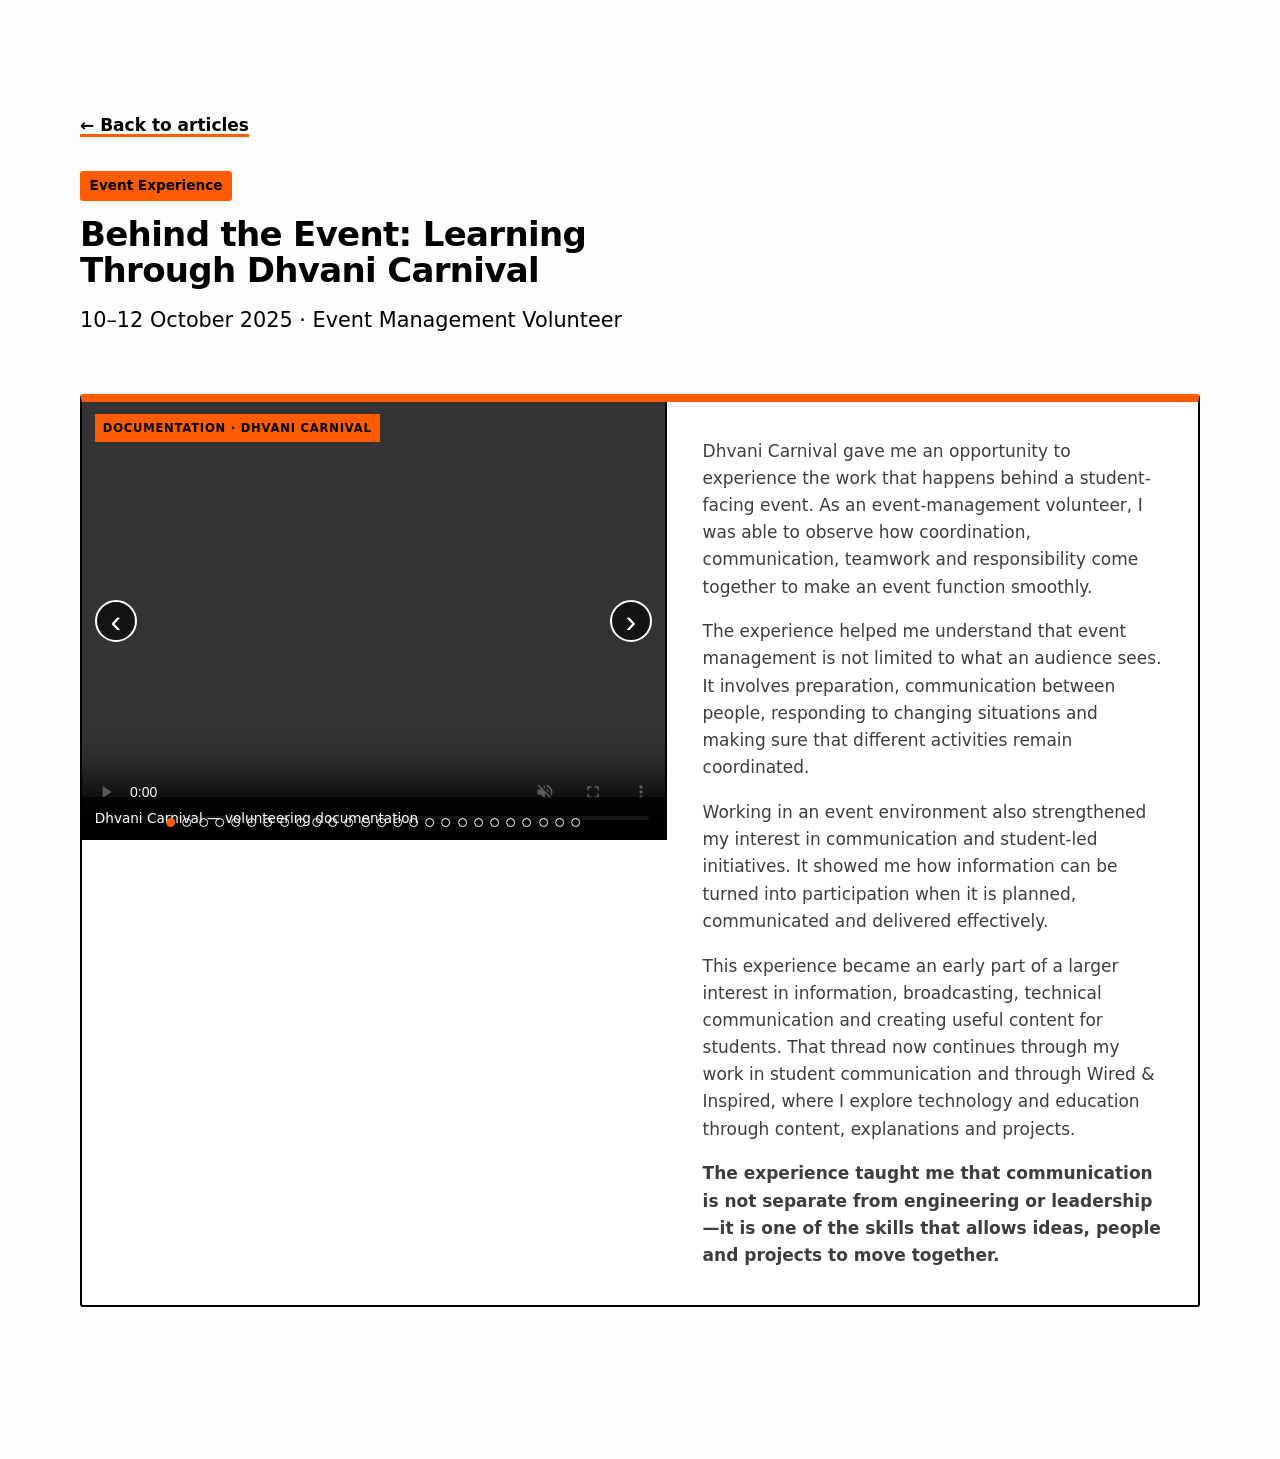
==== commit b4c38ecb: "Connect full Dhvani media collection to article gallery" ====
--- a/articles/dhvani-carnival-event-management.html
+++ b/articles/dhvani-carnival-event-management.html
@@ -1,2 +1,2 @@
 <!DOCTYPE html>
-<html lang="en"><head><meta charset="utf-8"><meta name="viewport" content="width=device-width,initial-scale=1"><title>Dhvani Carnival | Swetha Senthilkumar</title><meta name="description" content="Event-management reflection from Dhvani Carnival 2025."><link rel="stylesheet" href="../css/style.css"></head><body><main class="section"><div class="wrap"><a class="text-link" href="../index.html#articles">← Back to articles</a><div class="section-head" style="margin-top:2rem"><span class="badge">Event Experience</span><h1>Behind the Event: Learning Through Dhvani Carnival</h1><p class="lead">10–12 October 2025 · Event Management Volunteer</p></div><article class="feature article-feature"><div class="feature-media media-gallery" data-gallery data-interval="5000"><div class="gallery-track"><figure class="gallery-slide is-active"><video controls muted playsinline preload="metadata"><source src="../assets/dhvani-carnival/dhvani-volunteering.mp4" type="video/mp4"></video><figcaption>Dhvani Carnival — volunteering documentation</figcaption></figure><figure class="gallery-slide"><img src="../assets/dhvani-carnival/dhvani-venue.png" alt="Dhvani Carnival event venue photograph"><figcaption>Dhvani Carnival — event venue</figcaption></figure><figure class="gallery-slide"><img src="../assets/dhvani-carnival/dhvani-awards.png" alt="Dhvani Carnival related awards documentation"><figcaption>Dhvani Carnival — awards documentation</figcaption></figure></div><button class="gallery-prev" type="button" aria-label="Previous media">‹</button><button class="gallery-next" type="button" aria-label="Next media">›</button><div class="gallery-dots" aria-label="Gallery navigation"></div><span class="gallery-label">DOCUMENTATION · DHVANI CARNIVAL</span></div><div class="feature-body"><p>Dhvani Carnival gave me an opportunity to experience the work that happens behind a student-facing event. As an event-management volunteer, I was able to observe how coordination, communication, teamwork and responsibility come together to make an event function smoothly.</p><p>The experience helped me understand that event management is not limited to what an audience sees. It involves preparation, communication between people, responding to changing situations and making sure that different activities remain coordinated.</p><p>Working in an event environment also strengthened my interest in communication and student-led initiatives. It showed me how information can be turned into participation when it is planned, communicated and delivered effectively.</p><p>This experience became an early part of a larger interest in information, broadcasting, technical communication and creating useful content for students. That thread now continues through my work in student communication and through Wired &amp; Inspired, where I explore technology and education through content, explanations and projects.</p><p><strong>The experience taught me that communication is not separate from engineering or leadership—it is one of the skills that allows ideas, people and projects to move together.</strong></p></div></article></div></main><script src="../js/main.js"></script></body></html>+<html lang="en"><head><meta charset="utf-8"><meta name="viewport" content="width=device-width,initial-scale=1"><title>Dhvani Carnival | Swetha Senthilkumar</title><meta name="description" content="Event-management reflection from Dhvani Carnival 2025."><link rel="stylesheet" href="../css/style.css"></head><body><main class="section"><div class="wrap"><a class="text-link" href="../index.html#articles">← Back to articles</a><div class="section-head" style="margin-top:2rem"><span class="badge">Event Experience</span><h1>Behind the Event: Learning Through Dhvani Carnival</h1><p class="lead">10–12 October 2025 · Event Management Volunteer</p></div><article class="feature article-feature"><div class="feature-media media-gallery" data-gallery data-interval="5000"><div class="gallery-track"><figure class="gallery-slide is-active"><video controls muted playsinline preload="metadata"><source src="../assets/dhvani-carnival/dhvani-volunteering.mp4" type="video/mp4"></video><figcaption>Dhvani Carnival — volunteering documentation</figcaption></figure><figure class="gallery-slide"><img src="../assets/dhvani-carnival/dhvani-venue.png" alt="Dhvani Carnival event venue photograph"><figcaption>Dhvani Carnival — event venue</figcaption></figure><figure class="gallery-slide"><img src="../assets/dhvani-carnival/dhvani-awards.png" alt="Dhvani Carnival related awards documentation"><figcaption>Dhvani Carnival — awards documentation</figcaption></figure><figure class="gallery-slide"><img src="../assets/dhvani-carnival/dhvani-01.jpeg" alt="Dhvani Carnival documentation photo 1"><figcaption>Dhvani Carnival — documentation 1</figcaption></figure><figure class="gallery-slide"><img src="../assets/dhvani-carnival/dhvani-02.jpeg" alt="Dhvani Carnival documentation photo 2"><figcaption>Dhvani Carnival — documentation 2</figcaption></figure><figure class="gallery-slide"><img src="../assets/dhvani-carnival/dhvani-03.jpeg" alt="Dhvani Carnival documentation photo 3"><figcaption>Dhvani Carnival — documentation 3</figcaption></figure><figure class="gallery-slide"><img src="../assets/dhvani-carnival/dhvani-04.jpeg" alt="Dhvani Carnival documentation photo 4"><figcaption>Dhvani Carnival — documentation 4</figcaption></figure><figure class="gallery-slide"><img src="../assets/dhvani-carnival/dhvani-05.jpeg" alt="Dhvani Carnival documentation photo 5"><figcaption>Dhvani Carnival — documentation 5</figcaption></figure><figure class="gallery-slide"><img src="../assets/dhvani-carnival/dhvani-06.jpeg" alt="Dhvani Carnival documentation photo 6"><figcaption>Dhvani Carnival — documentation 6</figcaption></figure><figure class="gallery-slide"><img src="../assets/dhvani-carnival/dhvani-07.jpeg" alt="Dhvani Carnival documentation photo 7"><figcaption>Dhvani Carnival — documentation 7</figcaption></figure><figure class="gallery-slide"><img src="../assets/dhvani-carnival/dhvani-08.jpeg" alt="Dhvani Carnival documentation photo 8"><figcaption>Dhvani Carnival — documentation 8</figcaption></figure><figure class="gallery-slide"><img src="../assets/dhvani-carnival/dhvani-09.jpeg" alt="Dhvani Carnival documentation photo 9"><figcaption>Dhvani Carnival — documentation 9</figcaption></figure><figure class="gallery-slide"><img src="../assets/dhvani-carnival/dhvani-10.jpeg" alt="Dhvani Carnival documentation photo 10"><figcaption>Dhvani Carnival — documentation 10</figcaption></figure><figure class="gallery-slide"><img src="../assets/dhvani-carnival/dhvani-11.jpeg" alt="Dhvani Carnival documentation photo 11"><figcaption>Dhvani Carnival — documentation 11</figcaption></figure><figure class="gallery-slide"><img src="../assets/dhvani-carnival/dhvani-12.jpeg" alt="Dhvani Carnival documentation photo 12"><figcaption>Dhvani Carnival — documentation 12</figcaption></figure><figure class="gallery-slide"><img src="../assets/dhvani-carnival/dhvani-13.jpeg" alt="Dhvani Carnival documentation photo 13"><figcaption>Dhvani Carnival — documentation 13</figcaption></figure><figure class="gallery-slide"><img src="../assets/dhvani-carnival/dhvani-14.jpeg" alt="Dhvani Carnival documentation photo 14"><figcaption>Dhvani Carnival — documentation 14</figcaption></figure><figure class="gallery-slide"><img src="../assets/dhvani-carnival/dhvani-15.jpeg" alt="Dhvani Carnival documentation photo 15"><figcaption>Dhvani Carnival — documentation 15</figcaption></figure><figure class="gallery-slide"><img src="../assets/dhvani-carnival/dhvani-16.jpeg" alt="Dhvani Carnival documentation photo 16"><figcaption>Dhvani Carnival — documentation 16</figcaption></figure><figure class="gallery-slide"><img src="../assets/dhvani-carnival/dhvani-17.jpeg" alt="Dhvani Carnival documentation photo 17"><figcaption>Dhvani Carnival — documentation 17</figcaption></figure><figure class="gallery-slide"><img src="../assets/dhvani-carnival/dhvani-18.jpeg" alt="Dhvani Carnival documentation photo 18"><figcaption>Dhvani Carnival — documentation 18</figcaption></figure><figure class="gallery-slide"><img src="../assets/dhvani-carnival/dhvani-19.jpeg" alt="Dhvani Carnival documentation photo 19"><figcaption>Dhvani Carnival — documentation 19</figcaption></figure><figure class="gallery-slide"><img src="../assets/dhvani-carnival/dhvani-20.jpeg" alt="Dhvani Carnival documentation photo 20"><figcaption>Dhvani Carnival — documentation 20</figcaption></figure><figure class="gallery-slide"><img src="../assets/dhvani-carnival/dhvani-21.jpeg" alt="Dhvani Carnival documentation photo 21"><figcaption>Dhvani Carnival — documentation 21</figcaption></figure><figure class="gallery-slide"><img src="../assets/dhvani-carnival/dhvani-22.jpeg" alt="Dhvani Carnival documentation photo 22"><figcaption>Dhvani Carnival — documentation 22</figcaption></figure><figure class="gallery-slide"><img src="../assets/dhvani-carnival/dhvani-23.jpeg" alt="Dhvani Carnival documentation photo 23"><figcaption>Dhvani Carnival — documentation 23</figcaption></figure></div><button class="gallery-prev" type="button" aria-label="Previous media">‹</button><button class="gallery-next" type="button" aria-label="Next media">›</button><div class="gallery-dots" aria-label="Gallery navigation"></div><span class="gallery-label">DOCUMENTATION · DHVANI CARNIVAL</span></div><div class="feature-body"><p>Dhvani Carnival gave me an opportunity to experience the work that happens behind a student-facing event. As an event-management volunteer, I was able to observe how coordination, communication, teamwork and responsibility come together to make an event function smoothly.</p><p>The experience helped me understand that event management is not limited to what an audience sees. It involves preparation, communication between people, responding to changing situations and making sure that different activities remain coordinated.</p><p>Working in an event environment also strengthened my interest in communication and student-led initiatives. It showed me how information can be turned into participation when it is planned, communicated and delivered effectively.</p><p>This experience became an early part of a larger interest in information, broadcasting, technical communication and creating useful content for students. That thread now continues through my work in student communication and through Wired &amp; Inspired, where I explore technology and education through content, explanations and projects.</p><p><strong>The experience taught me that communication is not separate from engineering or leadership—it is one of the skills that allows ideas, people and projects to move together.</strong></p></div></article></div></main><script src="../js/main.js"></script></body></html>
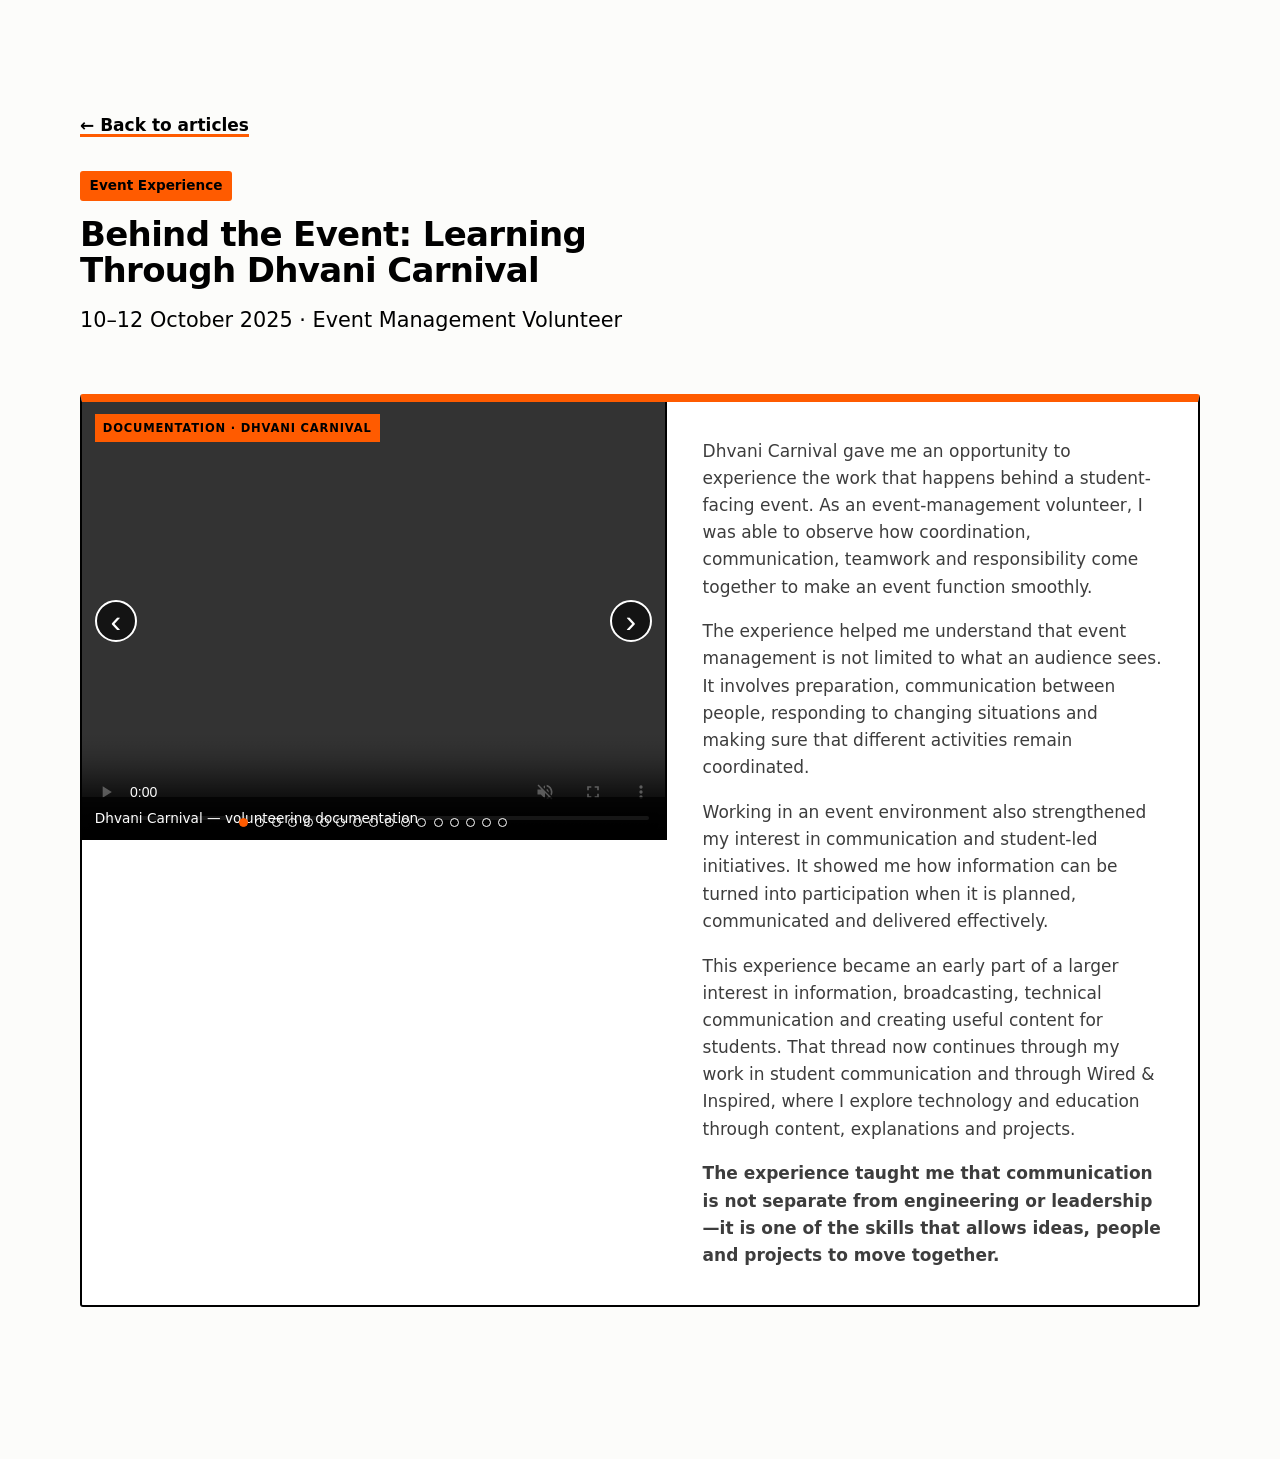
==== commit ddb08ec9: "Separate Dhvani gallery from industrial-visit media" ====
--- a/articles/dhvani-carnival-event-management.html
+++ b/articles/dhvani-carnival-event-management.html
@@ -1,2 +1,2 @@
 <!DOCTYPE html>
-<html lang="en"><head><meta charset="utf-8"><meta name="viewport" content="width=device-width,initial-scale=1"><title>Dhvani Carnival | Swetha Senthilkumar</title><meta name="description" content="Event-management reflection from Dhvani Carnival 2025."><link rel="stylesheet" href="../css/style.css"></head><body><main class="section"><div class="wrap"><a class="text-link" href="../index.html#articles">← Back to articles</a><div class="section-head" style="margin-top:2rem"><span class="badge">Event Experience</span><h1>Behind the Event: Learning Through Dhvani Carnival</h1><p class="lead">10–12 October 2025 · Event Management Volunteer</p></div><article class="feature article-feature"><div class="feature-media media-gallery" data-gallery data-interval="5000"><div class="gallery-track"><figure class="gallery-slide is-active"><video controls muted playsinline preload="metadata"><source src="../assets/dhvani-carnival/dhvani-volunteering.mp4" type="video/mp4"></video><figcaption>Dhvani Carnival — volunteering documentation</figcaption></figure><figure class="gallery-slide"><img src="../assets/dhvani-carnival/dhvani-venue.png" alt="Dhvani Carnival event venue photograph"><figcaption>Dhvani Carnival — event venue</figcaption></figure><figure class="gallery-slide"><img src="../assets/dhvani-carnival/dhvani-awards.png" alt="Dhvani Carnival related awards documentation"><figcaption>Dhvani Carnival — awards documentation</figcaption></figure><figure class="gallery-slide"><img src="../assets/dhvani-carnival/dhvani-01.jpeg" alt="Dhvani Carnival documentation photo 1"><figcaption>Dhvani Carnival — documentation 1</figcaption></figure><figure class="gallery-slide"><img src="../assets/dhvani-carnival/dhvani-02.jpeg" alt="Dhvani Carnival documentation photo 2"><figcaption>Dhvani Carnival — documentation 2</figcaption></figure><figure class="gallery-slide"><img src="../assets/dhvani-carnival/dhvani-03.jpeg" alt="Dhvani Carnival documentation photo 3"><figcaption>Dhvani Carnival — documentation 3</figcaption></figure><figure class="gallery-slide"><img src="../assets/dhvani-carnival/dhvani-04.jpeg" alt="Dhvani Carnival documentation photo 4"><figcaption>Dhvani Carnival — documentation 4</figcaption></figure><figure class="gallery-slide"><img src="../assets/dhvani-carnival/dhvani-05.jpeg" alt="Dhvani Carnival documentation photo 5"><figcaption>Dhvani Carnival — documentation 5</figcaption></figure><figure class="gallery-slide"><img src="../assets/dhvani-carnival/dhvani-06.jpeg" alt="Dhvani Carnival documentation photo 6"><figcaption>Dhvani Carnival — documentation 6</figcaption></figure><figure class="gallery-slide"><img src="../assets/dhvani-carnival/dhvani-07.jpeg" alt="Dhvani Carnival documentation photo 7"><figcaption>Dhvani Carnival — documentation 7</figcaption></figure><figure class="gallery-slide"><img src="../assets/dhvani-carnival/dhvani-08.jpeg" alt="Dhvani Carnival documentation photo 8"><figcaption>Dhvani Carnival — documentation 8</figcaption></figure><figure class="gallery-slide"><img src="../assets/dhvani-carnival/dhvani-09.jpeg" alt="Dhvani Carnival documentation photo 9"><figcaption>Dhvani Carnival — documentation 9</figcaption></figure><figure class="gallery-slide"><img src="../assets/dhvani-carnival/dhvani-10.jpeg" alt="Dhvani Carnival documentation photo 10"><figcaption>Dhvani Carnival — documentation 10</figcaption></figure><figure class="gallery-slide"><img src="../assets/dhvani-carnival/dhvani-11.jpeg" alt="Dhvani Carnival documentation photo 11"><figcaption>Dhvani Carnival — documentation 11</figcaption></figure><figure class="gallery-slide"><img src="../assets/dhvani-carnival/dhvani-12.jpeg" alt="Dhvani Carnival documentation photo 12"><figcaption>Dhvani Carnival — documentation 12</figcaption></figure><figure class="gallery-slide"><img src="../assets/dhvani-carnival/dhvani-13.jpeg" alt="Dhvani Carnival documentation photo 13"><figcaption>Dhvani Carnival — documentation 13</figcaption></figure><figure class="gallery-slide"><img src="../assets/dhvani-carnival/dhvani-14.jpeg" alt="Dhvani Carnival documentation photo 14"><figcaption>Dhvani Carnival — documentation 14</figcaption></figure><figure class="gallery-slide"><img src="../assets/dhvani-carnival/dhvani-15.jpeg" alt="Dhvani Carnival documentation photo 15"><figcaption>Dhvani Carnival — documentation 15</figcaption></figure><figure class="gallery-slide"><img src="../assets/dhvani-carnival/dhvani-16.jpeg" alt="Dhvani Carnival documentation photo 16"><figcaption>Dhvani Carnival — documentation 16</figcaption></figure><figure class="gallery-slide"><img src="../assets/dhvani-carnival/dhvani-17.jpeg" alt="Dhvani Carnival documentation photo 17"><figcaption>Dhvani Carnival — documentation 17</figcaption></figure><figure class="gallery-slide"><img src="../assets/dhvani-carnival/dhvani-18.jpeg" alt="Dhvani Carnival documentation photo 18"><figcaption>Dhvani Carnival — documentation 18</figcaption></figure><figure class="gallery-slide"><img src="../assets/dhvani-carnival/dhvani-19.jpeg" alt="Dhvani Carnival documentation photo 19"><figcaption>Dhvani Carnival — documentation 19</figcaption></figure><figure class="gallery-slide"><img src="../assets/dhvani-carnival/dhvani-20.jpeg" alt="Dhvani Carnival documentation photo 20"><figcaption>Dhvani Carnival — documentation 20</figcaption></figure><figure class="gallery-slide"><img src="../assets/dhvani-carnival/dhvani-21.jpeg" alt="Dhvani Carnival documentation photo 21"><figcaption>Dhvani Carnival — documentation 21</figcaption></figure><figure class="gallery-slide"><img src="../assets/dhvani-carnival/dhvani-22.jpeg" alt="Dhvani Carnival documentation photo 22"><figcaption>Dhvani Carnival — documentation 22</figcaption></figure><figure class="gallery-slide"><img src="../assets/dhvani-carnival/dhvani-23.jpeg" alt="Dhvani Carnival documentation photo 23"><figcaption>Dhvani Carnival — documentation 23</figcaption></figure></div><button class="gallery-prev" type="button" aria-label="Previous media">‹</button><button class="gallery-next" type="button" aria-label="Next media">›</button><div class="gallery-dots" aria-label="Gallery navigation"></div><span class="gallery-label">DOCUMENTATION · DHVANI CARNIVAL</span></div><div class="feature-body"><p>Dhvani Carnival gave me an opportunity to experience the work that happens behind a student-facing event. As an event-management volunteer, I was able to observe how coordination, communication, teamwork and responsibility come together to make an event function smoothly.</p><p>The experience helped me understand that event management is not limited to what an audience sees. It involves preparation, communication between people, responding to changing situations and making sure that different activities remain coordinated.</p><p>Working in an event environment also strengthened my interest in communication and student-led initiatives. It showed me how information can be turned into participation when it is planned, communicated and delivered effectively.</p><p>This experience became an early part of a larger interest in information, broadcasting, technical communication and creating useful content for students. That thread now continues through my work in student communication and through Wired &amp; Inspired, where I explore technology and education through content, explanations and projects.</p><p><strong>The experience taught me that communication is not separate from engineering or leadership—it is one of the skills that allows ideas, people and projects to move together.</strong></p></div></article></div></main><script src="../js/main.js"></script></body></html>+<html lang="en"><head><meta charset="utf-8"><meta name="viewport" content="width=device-width,initial-scale=1"><title>Dhvani Carnival | Swetha Senthilkumar</title><meta name="description" content="Event-management reflection from Dhvani Carnival 2025."><meta name="theme-color" content="#fcfcfa"><link rel="icon" type="image/svg+xml" href="../assets/img/swetha-logo.svg"><link rel="apple-touch-icon" href="../assets/img/swetha-logo.svg"><link rel="canonical" href="https://swetha-mint.github.io/swetha-portfolio/articles/dhvani-carnival-event-management.html"><meta property="og:type" content="article"><meta property="og:title" content="Behind the Event: Learning Through Dhvani Carnival"><meta property="og:description" content="Event-management volunteering, coordination, communication and student-led initiatives."><meta property="og:url" content="https://swetha-mint.github.io/swetha-portfolio/articles/dhvani-carnival-event-management.html"><meta property="og:image" content="https://swetha-mint.github.io/swetha-portfolio/assets/img/swetha-logo.svg"><meta property="og:image:alt" content="Swetha logo"><meta name="twitter:card" content="summary"><meta name="twitter:title" content="Behind the Event: Learning Through Dhvani Carnival"><meta name="twitter:description" content="Event-management volunteering, coordination, communication and student-led initiatives."><meta name="twitter:image" content="https://swetha-mint.github.io/swetha-portfolio/assets/img/swetha-logo.svg"><link rel="stylesheet" href="../css/style.css"></head><body><main class="section"><div class="wrap"><a class="text-link" href="../index.html#articles">← Back to articles</a><div class="section-head" style="margin-top:2rem"><span class="badge">Event Experience</span><h1>Behind the Event: Learning Through Dhvani Carnival</h1><p class="lead">10–12 October 2025 · Event Management Volunteer</p></div><article class="feature article-feature"><div class="feature-media media-gallery" data-gallery data-interval="5000"><div class="gallery-track"><figure class="gallery-slide is-active"><video controls muted playsinline preload="metadata"><source src="../assets/dhvani-carnival/dhvani-volunteering.mp4" type="video/mp4"></video><figcaption>Dhvani Carnival — volunteering documentation</figcaption></figure><figure class="gallery-slide"><img src="../assets/dhvani-carnival/dhvani-venue.png" alt="Dhvani Carnival event venue photograph"><figcaption>Dhvani Carnival — event venue</figcaption></figure><figure class="gallery-slide"><img src="../assets/dhvani-carnival/dhvani-awards.png" alt="Dhvani Carnival related awards documentation"><figcaption>Dhvani Carnival — awards documentation</figcaption></figure><figure class="gallery-slide"><img src="../assets/dhvani-carnival/dhvani-01.jpeg" alt="Dhvani Carnival documentation photo 1"><figcaption>Dhvani Carnival — documentation 1</figcaption></figure><figure class="gallery-slide"><img src="../assets/dhvani-carnival/dhvani-02.jpeg" alt="Dhvani Carnival documentation photo 2"><figcaption>Dhvani Carnival — documentation 2</figcaption></figure><figure class="gallery-slide"><img src="../assets/dhvani-carnival/dhvani-03.jpeg" alt="Dhvani Carnival documentation photo 3"><figcaption>Dhvani Carnival — documentation 3</figcaption></figure><figure class="gallery-slide"><img src="../assets/dhvani-carnival/dhvani-04.jpeg" alt="Dhvani Carnival documentation photo 4"><figcaption>Dhvani Carnival — documentation 4</figcaption></figure><figure class="gallery-slide"><img src="../assets/dhvani-carnival/dhvani-05.jpeg" alt="Dhvani Carnival documentation photo 5"><figcaption>Dhvani Carnival — documentation 5</figcaption></figure><figure class="gallery-slide"><img src="../assets/dhvani-carnival/dhvani-06.jpeg" alt="Dhvani Carnival documentation photo 6"><figcaption>Dhvani Carnival — documentation 6</figcaption></figure><figure class="gallery-slide"><img src="../assets/dhvani-carnival/dhvani-07.jpeg" alt="Dhvani Carnival documentation photo 7"><figcaption>Dhvani Carnival — documentation 7</figcaption></figure><figure class="gallery-slide"><img src="../assets/dhvani-carnival/dhvani-08.jpeg" alt="Dhvani Carnival documentation photo 8"><figcaption>Dhvani Carnival — documentation 8</figcaption></figure><figure class="gallery-slide"><img src="../assets/dhvani-carnival/dhvani-09.jpeg" alt="Dhvani Carnival documentation photo 9"><figcaption>Dhvani Carnival — documentation 9</figcaption></figure><figure class="gallery-slide"><img src="../assets/dhvani-carnival/dhvani-10.jpeg" alt="Dhvani Carnival documentation photo 10"><figcaption>Dhvani Carnival — documentation 10</figcaption></figure><figure class="gallery-slide"><img src="../assets/dhvani-carnival/dhvani-11.jpeg" alt="Dhvani Carnival documentation photo 11"><figcaption>Dhvani Carnival — documentation 11</figcaption></figure><figure class="gallery-slide"><img src="../assets/dhvani-carnival/dhvani-12.jpeg" alt="Dhvani Carnival documentation photo 12"><figcaption>Dhvani Carnival — documentation 12</figcaption></figure><figure class="gallery-slide"><img src="../assets/dhvani-carnival/dhvani-13.jpeg" alt="Dhvani Carnival documentation photo 13"><figcaption>Dhvani Carnival — documentation 13</figcaption></figure><figure class="gallery-slide"><img src="../assets/dhvani-carnival/dhvani-21.jpeg" alt="Dhvani Carnival documentation photo 21"><figcaption>Dhvani Carnival — documentation 21</figcaption></figure></div><button class="gallery-prev" type="button" aria-label="Previous media">‹</button><button class="gallery-next" type="button" aria-label="Next media">›</button><div class="gallery-dots" aria-label="Gallery navigation"></div><span class="gallery-label">DOCUMENTATION · DHVANI CARNIVAL</span></div><div class="feature-body"><p>Dhvani Carnival gave me an opportunity to experience the work that happens behind a student-facing event. As an event-management volunteer, I was able to observe how coordination, communication, teamwork and responsibility come together to make an event function smoothly.</p><p>The experience helped me understand that event management is not limited to what an audience sees. It involves preparation, communication between people, responding to changing situations and making sure that different activities remain coordinated.</p><p>Working in an event environment also strengthened my interest in communication and student-led initiatives. It showed me how information can be turned into participation when it is planned, communicated and delivered effectively.</p><p>This experience became an early part of a larger interest in information, broadcasting, technical communication and creating useful content for students. That thread now continues through my work in student communication and through Wired &amp; Inspired, where I explore technology and education through content, explanations and projects.</p><p><strong>The experience taught me that communication is not separate from engineering or leadership—it is one of the skills that allows ideas, people and projects to move together.</strong></p></div></article></div></main><script src="../js/main.js"></script></body></html>
--- a/css/style.css
+++ b/css/style.css
@@ -1,2 +1,2 @@
 /* Swetha Senthilkumar — Portfolio */
-:root{--paper:#fcfcfa;--white:#fff;--ink:#000;--ink-soft:#3d3d3d;--ink-mute:#666;--rule:#d8d8d2;--grid:#ecece6;--orange:#ff5b00;--orange-dark:#d94c00;--font:"Archivo",system-ui,-apple-system,"Segoe UI",Roboto,Helvetica,Arial,sans-serif;--wrap:1120px;--radius:3px;--header-h:64px}*,*::before,*::after{box-sizing:border-box}html{scroll-behavior:smooth;scroll-padding-top:calc(var(--header-h) + 16px);-webkit-text-size-adjust:100%}body{margin:0;font-family:var(--font);font-size:1.0625rem;line-height:1.6;color:var(--ink-soft);background:var(--paper)}img,svg,iframe,video{display:block;max-width:100%}ul{margin:0;padding:0;list-style:none}h1,h2,h3,p{margin:0}a{color:inherit}.text-link{color:var(--ink);font-weight:700;text-decoration:underline;text-decoration-color:var(--orange);text-decoration-thickness:3px;text-underline-offset:3px}:focus-visible{outline:3px solid var(--orange);outline-offset:3px}.wrap{width:min(100% - 2.5rem,var(--wrap));margin-inline:auto}.skip{position:absolute;left:1rem;top:-4rem;background:var(--ink);color:var(--white);padding:.6rem 1rem;z-index:100}.skip:focus{top:1rem}h1,h2,h3{color:var(--ink);font-weight:800;line-height:1.05;letter-spacing:-.02em}h2{font-size:clamp(2rem,4.5vw,3rem)}h3{font-size:1.35rem;line-height:1.2;letter-spacing:-.01em}.lead{font-size:clamp(1.125rem,2vw,1.3rem);color:var(--ink);max-width:34rem}.btn{display:inline-flex;align-items:center;gap:.5rem;font:inherit;font-weight:700;font-size:1rem;line-height:1;padding:.95rem 1.4rem;border:2px solid var(--ink);border-radius:var(--radius);background:transparent;color:var(--ink);text-decoration:none;cursor:pointer;transition:background-color .15s ease,color .15s ease,border-color .15s ease}.btn:hover{background:var(--ink);color:var(--white)}.btn-primary{background:var(--orange);border-color:var(--orange);color:var(--ink)}.btn-primary:hover{background:var(--orange-dark);border-color:var(--orange-dark);color:var(--ink)}.btn-small{padding:.65rem 1rem;font-size:.95rem}.btn-row{display:flex;flex-wrap:wrap;gap:.75rem}.site-header{position:sticky;top:0;z-index:50;background:rgba(252,252,250,.94);backdrop-filter:blur(6px);border-bottom:1px solid var(--rule)}.bar{height:var(--header-h);display:flex;align-items:center;justify-content:space-between;gap:1rem}.brand{font-weight:800;font-size:1.15rem;letter-spacing:-.01em;color:var(--ink);text-decoration:none;display:inline-flex;align-items:center;gap:.6rem}.brand-mark{width:.8rem;height:.8rem;background:var(--orange);border-radius:50%}.nav ul{display:flex;gap:1.75rem}.nav a{display:inline-block;padding:.4rem 0;font-weight:600;font-size:.98rem;color:var(--ink-soft);text-decoration:none;border-bottom:3px solid transparent}.nav a:hover{color:var(--ink)}.nav a.is-active{color:var(--ink);border-bottom-color:var(--orange)}.nav-toggle{display:none;width:44px;height:44px;padding:0;border:2px solid var(--ink);border-radius:var(--radius);background:transparent;color:var(--ink);cursor:pointer;position:relative}.nav-toggle .bars,.nav-toggle .bars::before,.nav-toggle .bars::after{display:block;width:20px;height:2px;background:currentColor;content:""}.nav-toggle .bars{position:absolute;left:50%;top:50%;margin:-1px 0 0 -10px}.nav-toggle .bars::before{position:absolute;top:-6px;left:0}.nav-toggle .bars::after{position:absolute;top:6px;left:0}.section{padding:clamp(4rem,9vw,7rem) 0}.section+.section{border-top:1px solid var(--rule)}.section-head{display:grid;gap:1rem;margin-bottom:clamp(2rem,5vw,3.5rem);max-width:42rem}.hero{padding-top:clamp(3rem,8vw,6rem);padding-bottom:clamp(3rem,8vw,5.5rem);background-image:linear-gradient(var(--grid) 1px,transparent 1px),linear-gradient(90deg,var(--grid) 1px,transparent 1px);background-size:32px 32px;background-position:-1px -1px}.hero-grid{display:grid;grid-template-columns:1.15fr .85fr;gap:clamp(2rem,5vw,4rem);align-items:center}.hero h1{font-size:clamp(2.25rem,10.5vw,6.25rem);overflow-wrap:break-word;line-height:.95;letter-spacing:-.035em;margin-bottom:1.5rem}.hero-role{font-size:clamp(1.15rem,2.2vw,1.5rem);font-weight:700;color:var(--ink);margin-bottom:1.25rem;padding-left:1rem;border-left:5px solid var(--orange)}.hero .lead{margin-bottom:2rem}.hero-photo{margin:0;background:var(--white);border:2px solid var(--ink);border-radius:var(--radius);padding:.65rem;box-shadow:10px 10px 0 var(--orange);overflow:hidden}.hero-photo img{width:100%;aspect-ratio:4/5;object-fit:cover;object-position:center center}.hero-photo figcaption{font-size:.85rem;color:var(--ink-mute);padding:.65rem .25rem .15rem}.toolbelt{display:grid;grid-template-columns:repeat(2,1fr);gap:2rem 3rem;margin-top:clamp(2.5rem,6vw,4rem);padding-top:2rem;border-top:2px solid var(--ink)}.toolbelt h2{font-size:1.15rem;letter-spacing:-.01em;margin-bottom:.9rem}.tags{display:flex;flex-wrap:wrap;gap:.5rem}.tags li{font-size:.92rem;font-weight:600;color:var(--ink);background:var(--white);border:1px solid var(--ink);border-radius:var(--radius);padding:.3rem .7rem}.feature{display:grid;grid-template-columns:1.1fr 1fr;background:var(--white);border:2px solid var(--ink);border-top:8px solid var(--orange);border-radius:var(--radius);margin-bottom:2.5rem}.feature-media{margin:0;min-width:0;position:relative;min-height:300px;background:var(--paper);border-right:2px solid var(--ink);display:grid;place-items:center;overflow:hidden}.feature-media img{width:100%;height:100%;object-fit:contain;object-position:center center;padding:1rem}.feature-media figcaption{display:block;position:absolute;left:0;right:0;bottom:0;padding:.6rem .8rem;background:rgba(255,255,255,.9);text-align:center;color:var(--ink-mute);font-size:.85rem}.feature-body{padding:clamp(1.5rem,3vw,2.25rem);display:grid;gap:1.1rem;align-content:start}.badge{justify-self:start;font-size:.85rem;font-weight:700;color:var(--ink);background:var(--orange);border-radius:var(--radius);padding:.25rem .6rem}.feature h3{font-size:clamp(1.6rem,3vw,2.1rem);line-height:1.1}.specs{display:grid;grid-template-columns:max-content 1fr;gap:.45rem 1.25rem;margin:0;padding:1rem 0;border-block:1px solid var(--rule);font-size:.98rem}.specs dt{font-weight:700;color:var(--ink)}.specs dd{margin:0}.project-note{font-size:.95rem}.project-list{display:grid;grid-template-columns:repeat(3,1fr);gap:2rem}.project-card{display:grid;gap:.9rem;align-content:start;padding-top:1.1rem;border-top:4px solid var(--ink)}.project-card p{color:var(--ink-soft)}.record{display:grid;gap:.55rem;padding:1.5rem 0;border-top:2px solid var(--ink)}.record-kicker{font-size:.9rem;font-weight:700;color:var(--orange-dark);text-transform:uppercase;letter-spacing:.06em}.muted{color:var(--ink-mute)}.records{display:grid;grid-template-columns:repeat(2,1fr);gap:2rem 4rem}.article-grid{display:grid;grid-template-columns:repeat(2,1fr);gap:2rem}.article-card{display:grid;grid-template-columns:1fr 1.1fr;background:var(--white);border:2px solid var(--ink);border-top:6px solid var(--orange);min-height:260px}.article-card-media{display:grid;place-items:center;padding:1rem;background:var(--ink);color:var(--white);font-size:1.1rem;font-weight:800;letter-spacing:.08em;text-align:center}.article-card-body{display:grid;align-content:start;gap:.8rem;padding:1.4rem}.article-card-body p{font-size:.96rem}.wired-grid{display:grid;grid-template-columns:1.6fr 1fr;gap:clamp(2rem,5vw,4rem);align-items:start}.video{background:#000;border:2px solid var(--ink);box-shadow:10px 10px 0 var(--orange)}.video iframe{width:100%;aspect-ratio:16/9;border:0}.wired-copy{display:grid;gap:1.25rem}.mini-grid{display:grid;gap:1rem}.mini-grid div{display:grid;gap:.2rem;padding-top:.8rem;border-top:1px solid var(--rule)}.mini-grid strong{color:var(--ink)}.mini-grid span{color:var(--ink-mute)}.contact-grid{display:grid;grid-template-columns:1fr 1fr;gap:4rem}.contact-links{display:grid;align-content:start;gap:.8rem}.contact-links a{font-size:1.15rem;font-weight:700;color:var(--ink);text-decoration-color:var(--orange);text-decoration-thickness:3px;text-underline-offset:4px}.contact-grid form{display:grid;gap:.65rem}.contact-grid label{font-weight:700;color:var(--ink)}input,textarea{font:inherit;padding:.8rem .9rem;width:100%;border:2px solid var(--ink);border-radius:var(--radius);background:var(--white);color:var(--ink)}textarea{min-height:9rem;resize:vertical}.form-note{font-size:.9rem;color:var(--ink-mute)}.site-footer{padding:1.75rem 0;border-top:1px solid var(--rule);font-size:.92rem;color:var(--ink-mute)}.site-footer .wrap{display:flex;justify-content:space-between;flex-wrap:wrap;gap:.5rem 1.5rem}.toast{position:fixed;left:50%;bottom:1.5rem;transform:translate(-50%,1rem);max-width:min(92vw,30rem);background:var(--ink);color:var(--white);border-left:6px solid var(--orange);border-radius:var(--radius);padding:.85rem 1.1rem;font-size:.95rem;opacity:0;pointer-events:none;transition:opacity .2s ease,transform .2s ease;z-index:200}.toast.is-visible{opacity:1;transform:translate(-50%,0)}.article-feature{grid-template-columns:1.1fr 1fr}.media-gallery{padding:0;display:block;min-height:0;aspect-ratio:4/3;background:var(--ink);border-right:2px solid var(--ink)}.gallery-track{position:absolute;inset:0}.gallery-slide{position:absolute;inset:0;margin:0;opacity:0;visibility:hidden;transition:opacity .35s ease}.gallery-slide.is-active{opacity:1;visibility:visible}.gallery-slide img,.gallery-slide video{width:100%;height:100%;object-fit:cover;padding:0}.gallery-slide figcaption{position:absolute;left:0;right:0;bottom:0;background:rgba(0,0,0,.72);color:var(--white);padding:.65rem 3.5rem .65rem .8rem;text-align:left}.gallery-prev,.gallery-next{position:absolute;top:50%;transform:translateY(-50%);width:42px;height:42px;border:2px solid var(--white);background:rgba(0,0,0,.6);color:var(--white);font-size:2rem;line-height:1;border-radius:50%;cursor:pointer;z-index:3}.gallery-prev{left:.8rem}.gallery-next{right:.8rem}.gallery-prev:hover,.gallery-next:hover{background:var(--orange);color:var(--ink);border-color:var(--orange)}.gallery-dots{position:absolute;left:50%;bottom:.8rem;transform:translateX(-50%);display:flex;gap:.45rem;z-index:4}.gallery-dot{width:9px;height:9px;border-radius:50%;border:1px solid var(--white);background:transparent;padding:0;cursor:pointer}.gallery-dot.is-active{background:var(--orange);border-color:var(--orange)}.gallery-label{position:absolute;top:.8rem;left:.8rem;background:var(--orange);color:var(--ink);font-size:.72rem;font-weight:800;letter-spacing:.07em;padding:.3rem .5rem;z-index:4}.media-gallery:focus-within{outline:3px solid var(--orange);outline-offset:3px}@media(max-width:960px){.hero-grid{grid-template-columns:minmax(0,1fr)}.hero-photo{max-width:30rem}.feature{grid-template-columns:minmax(0,1fr)}.feature-media{border-right:none;border-bottom:2px solid var(--ink);min-height:0;width:100%;aspect-ratio:16/10}.project-list{grid-template-columns:minmax(0,1fr);gap:2.25rem}.article-grid{grid-template-columns:minmax(0,1fr)}.wired-grid{grid-template-columns:minmax(0,1fr)}.video{box-shadow:6px 6px 0 var(--orange)}}@media(max-width:760px){.nav-toggle{display:inline-block}.nav{position:absolute;left:0;right:0;top:var(--header-h);background:var(--paper);border-bottom:2px solid var(--ink);display:none}.nav.is-open{display:block}.nav ul{flex-direction:column;gap:0;padding:.5rem 1.25rem 1rem}.nav a{display:block;padding:.85rem 0;border-bottom:1px solid var(--rule)}.nav a.is-active{border-bottom-color:var(--orange)}.toolbelt,.records,.contact-grid{grid-template-columns:minmax(0,1fr)}.specs{grid-template-columns:1fr;gap:0}.specs dt{margin-top:.6rem}.hero-photo{max-width:22rem;margin-inline:auto}.article-card{grid-template-columns:minmax(0,1fr)}.article-card-media{min-height:130px}.media-gallery{aspect-ratio:4/3}}@media(max-width:420px){body{font-size:1rem}.btn-row .btn{width:100%;justify-content:center}.hero-photo{max-width:100%}}@media(prefers-reduced-motion:reduce){html{scroll-behavior:auto}.toast,.btn,.gallery-slide{transition:none}}+:root{--paper:#fcfcfa;--white:#fff;--ink:#000;--ink-soft:#3d3d3d;--ink-mute:#666;--rule:#d8d8d2;--grid:#ecece6;--orange:#ff5b00;--orange-dark:#d94c00;--font:"Archivo",system-ui,-apple-system,"Segoe UI",Roboto,Helvetica,Arial,sans-serif;--wrap:1120px;--radius:3px;--header-h:64px}*,*::before,*::after{box-sizing:border-box}html{scroll-behavior:smooth;scroll-padding-top:calc(var(--header-h) + 16px);-webkit-text-size-adjust:100%}body{margin:0;font-family:var(--font);font-size:1.0625rem;line-height:1.6;color:var(--ink-soft);background:var(--paper)}img,svg,iframe,video{display:block;max-width:100%}ul{margin:0;padding:0;list-style:none}h1,h2,h3,p{margin:0}a{color:inherit}.text-link{color:var(--ink);font-weight:700;text-decoration:underline;text-decoration-color:var(--orange);text-decoration-thickness:3px;text-underline-offset:3px}:focus-visible{outline:3px solid var(--orange);outline-offset:3px}.wrap{width:min(100% - 2.5rem,var(--wrap));margin-inline:auto}.skip{position:absolute;left:1rem;top:-4rem;background:var(--ink);color:var(--white);padding:.6rem 1rem;z-index:100}.skip:focus{top:1rem}h1,h2,h3{color:var(--ink);font-weight:800;line-height:1.05;letter-spacing:-.02em}h2{font-size:clamp(2rem,4.5vw,3rem)}h3{font-size:1.35rem;line-height:1.2;letter-spacing:-.01em}.lead{font-size:clamp(1.125rem,2vw,1.3rem);color:var(--ink);max-width:34rem}.btn{display:inline-flex;align-items:center;gap:.5rem;font:inherit;font-weight:700;font-size:1rem;line-height:1;padding:.95rem 1.4rem;border:2px solid var(--ink);border-radius:var(--radius);background:transparent;color:var(--ink);text-decoration:none;cursor:pointer;transition:background-color .15s ease,color .15s ease,border-color .15s ease}.btn:hover{background:var(--ink);color:var(--white)}.btn-primary{background:var(--orange);border-color:var(--orange);color:var(--ink)}.btn-primary:hover{background:var(--orange-dark);border-color:var(--orange-dark);color:var(--ink)}.btn-small{padding:.65rem 1rem;font-size:.95rem}.btn-row{display:flex;flex-wrap:wrap;gap:.75rem}.site-header{position:sticky;top:0;z-index:50;background:rgba(252,252,250,.94);backdrop-filter:blur(6px);border-bottom:1px solid var(--rule)}.bar{height:var(--header-h);display:flex;align-items:center;justify-content:space-between;gap:1rem}.brand{font-weight:800;font-size:1.15rem;letter-spacing:-.01em;color:var(--ink);text-decoration:none;display:inline-flex;align-items:center;gap:.6rem}.brand-mark{width:.8rem;height:.8rem;background:var(--orange);border-radius:50%}.nav ul{display:flex;gap:1.75rem}.nav a{display:inline-block;padding:.4rem 0;font-weight:600;font-size:.98rem;color:var(--ink-soft);text-decoration:none;border-bottom:3px solid transparent}.nav a:hover{color:var(--ink)}.nav a.is-active{color:var(--ink);border-bottom-color:var(--orange)}.nav-toggle{display:none;width:44px;height:44px;padding:0;border:2px solid var(--ink);border-radius:var(--radius);background:transparent;color:var(--ink);cursor:pointer;position:relative}.nav-toggle .bars,.nav-toggle .bars::before,.nav-toggle .bars::after{display:block;width:20px;height:2px;background:currentColor;content:""}.nav-toggle .bars{position:absolute;left:50%;top:50%;margin:-1px 0 0 -10px}.nav-toggle .bars::before{position:absolute;top:-6px;left:0}.nav-toggle .bars::after{position:absolute;top:6px;left:0}.section{padding:clamp(4rem,9vw,7rem) 0}.section+.section{border-top:1px solid var(--rule)}.section-head{display:grid;gap:1rem;margin-bottom:clamp(2rem,5vw,3.5rem);max-width:42rem}.hero{padding-top:clamp(3rem,8vw,6rem);padding-bottom:clamp(3rem,8vw,5.5rem);background-image:linear-gradient(var(--grid) 1px,transparent 1px),linear-gradient(90deg,var(--grid) 1px,transparent 1px);background-size:32px 32px;background-position:-1px -1px}.hero-grid{display:grid;grid-template-columns:1.15fr .85fr;gap:clamp(2rem,5vw,4rem);align-items:center}.hero h1{font-size:clamp(2.25rem,10.5vw,6.25rem);overflow-wrap:break-word;line-height:.95;letter-spacing:-.035em;margin-bottom:1.5rem}.hero-role{font-size:clamp(1.15rem,2.2vw,1.5rem);font-weight:700;color:var(--ink);margin-bottom:1.25rem;padding-left:1rem;border-left:5px solid var(--orange)}.hero .lead{margin-bottom:2rem}.hero-photo{margin:0;background:var(--white);border:2px solid var(--ink);border-radius:var(--radius);padding:.65rem;box-shadow:10px 10px 0 var(--orange);overflow:hidden}.hero-photo img{width:100%;aspect-ratio:4/5;object-fit:cover;object-position:center center}.hero-photo figcaption{font-size:.85rem;color:var(--ink-mute);padding:.65rem .25rem .15rem}.toolbelt{display:grid;grid-template-columns:repeat(2,1fr);gap:2rem 3rem;margin-top:clamp(2.5rem,6vw,4rem);padding-top:2rem;border-top:2px solid var(--ink)}.toolbelt h2{font-size:1.15rem;letter-spacing:-.01em;margin-bottom:.9rem}.tags{display:flex;flex-wrap:wrap;gap:.5rem}.tags li{font-size:.92rem;font-weight:600;color:var(--ink);background:var(--white);border:1px solid var(--ink);border-radius:var(--radius);padding:.3rem .7rem}.feature{display:grid;grid-template-columns:1.1fr 1fr;background:var(--white);border:2px solid var(--ink);border-top:8px solid var(--orange);border-radius:var(--radius);margin-bottom:2.5rem}.feature-media{margin:0;min-width:0;position:relative;min-height:300px;background:var(--paper);border-right:2px solid var(--ink);display:grid;place-items:center;overflow:hidden}.feature-media img{width:100%;height:100%;object-fit:contain;object-position:center center;padding:1rem}.feature-media figcaption{display:block;position:absolute;left:0;right:0;bottom:0;padding:.6rem .8rem;background:rgba(255,255,255,.9);text-align:center;color:var(--ink-mute);font-size:.85rem}.feature-body{padding:clamp(1.5rem,3vw,2.25rem);display:grid;gap:1.1rem;align-content:start}.badge{justify-self:start;font-size:.85rem;font-weight:700;color:var(--ink);background:var(--orange);border-radius:var(--radius);padding:.25rem .6rem}.feature h3{font-size:clamp(1.6rem,3vw,2.1rem);line-height:1.1}.specs{display:grid;grid-template-columns:max-content 1fr;gap:.45rem 1.25rem;margin:0;padding:1rem 0;border-block:1px solid var(--rule);font-size:.98rem}.specs dt{font-weight:700;color:var(--ink)}.specs dd{margin:0}.project-note{font-size:.95rem}.project-list{display:grid;grid-template-columns:repeat(3,1fr);gap:2rem}.project-card{display:grid;gap:.9rem;align-content:start;padding-top:1.1rem;border-top:4px solid var(--ink)}.project-card p{color:var(--ink-soft)}.record{display:grid;gap:.55rem;padding:1.5rem 0;border-top:2px solid var(--ink)}.record-kicker{font-size:.9rem;font-weight:700;color:var(--orange-dark);text-transform:uppercase;letter-spacing:.06em}.muted{color:var(--ink-mute)}.records{display:grid;grid-template-columns:repeat(2,1fr);gap:2rem 4rem}.article-grid{display:grid;grid-template-columns:repeat(2,1fr);gap:2rem}.article-card{display:grid;grid-template-columns:1fr 1.1fr;background:var(--white);border:2px solid var(--ink);border-top:6px solid var(--orange);min-height:260px}.article-card-media{display:grid;place-items:center;padding:1rem;background:var(--ink);color:var(--white);font-size:1.1rem;font-weight:800;letter-spacing:.08em;text-align:center}.article-card-body{display:grid;align-content:start;gap:.8rem;padding:1.4rem}.article-card-body p{font-size:.96rem}.wired-grid{display:grid;grid-template-columns:1.6fr 1fr;gap:clamp(2rem,5vw,4rem);align-items:start}.video{background:#000;border:2px solid var(--ink);box-shadow:10px 10px 0 var(--orange)}.video iframe{width:100%;aspect-ratio:16/9;border:0}.wired-copy{display:grid;gap:1.25rem}.mini-grid{display:grid;gap:1rem}.mini-grid div{display:grid;gap:.2rem;padding-top:.8rem;border-top:1px solid var(--rule)}.mini-grid strong{color:var(--ink)}.mini-grid span{color:var(--ink-mute)}.contact-grid{display:grid;grid-template-columns:1fr 1fr;gap:4rem}.contact-links{display:grid;align-content:start;gap:.8rem}.contact-links a{font-size:1.15rem;font-weight:700;color:var(--ink);text-decoration-color:var(--orange);text-decoration-thickness:3px;text-underline-offset:4px}.contact-grid form{display:grid;gap:.65rem}.contact-grid label{font-weight:700;color:var(--ink)}input,textarea{font:inherit;padding:.8rem .9rem;width:100%;border:2px solid var(--ink);border-radius:var(--radius);background:var(--white);color:var(--ink)}textarea{min-height:9rem;resize:vertical}.form-note{font-size:.9rem;color:var(--ink-mute)}.site-footer{padding:1.75rem 0;border-top:1px solid var(--rule);font-size:.92rem;color:var(--ink-mute)}.site-footer .wrap{display:flex;justify-content:space-between;flex-wrap:wrap;gap:.5rem 1.5rem}.toast{position:fixed;left:50%;bottom:1.5rem;transform:translate(-50%,1rem);max-width:min(92vw,30rem);background:var(--ink);color:var(--white);border-left:6px solid var(--orange);border-radius:var(--radius);padding:.85rem 1.1rem;font-size:.95rem;opacity:0;pointer-events:none;transition:opacity .2s ease,transform .2s ease;z-index:200}.toast.is-visible{opacity:1;transform:translate(-50%,0)}.article-feature{grid-template-columns:1.1fr 1fr}.media-gallery{padding:0;display:block;min-height:0;aspect-ratio:4/3;background:var(--ink);border-right:2px solid var(--ink)}.gallery-track{position:absolute;inset:0}.gallery-slide{position:absolute;inset:0;margin:0;opacity:0;visibility:hidden;transition:opacity .35s ease}.gallery-slide.is-active{opacity:1;visibility:visible}.gallery-slide img,.gallery-slide video{width:100%;height:100%;object-fit:cover;padding:0}.gallery-slide figcaption{position:absolute;left:0;right:0;bottom:0;background:rgba(0,0,0,.72);color:var(--white);padding:.65rem 3.5rem .65rem .8rem;text-align:left}.gallery-prev,.gallery-next{position:absolute;top:50%;transform:translateY(-50%);width:42px;height:42px;border:2px solid var(--white);background:rgba(0,0,0,.6);color:var(--white);font-size:2rem;line-height:1;border-radius:50%;cursor:pointer;z-index:3}.gallery-prev{left:.8rem}.gallery-next{right:.8rem}.gallery-prev:hover,.gallery-next:hover{background:var(--orange);color:var(--ink);border-color:var(--orange)}.gallery-dots{position:absolute;left:50%;bottom:.8rem;transform:translateX(-50%);display:flex;gap:.45rem;z-index:4}.gallery-dot{width:9px;height:9px;border-radius:50%;border:1px solid var(--white);background:transparent;padding:0;cursor:pointer}.gallery-dot.is-active{background:var(--orange);border-color:var(--orange)}.gallery-label{position:absolute;top:.8rem;left:.8rem;background:var(--orange);color:var(--ink);font-size:.72rem;font-weight:800;letter-spacing:.07em;padding:.3rem .5rem;z-index:4}.media-gallery:focus-within{outline:3px solid var(--orange);outline-offset:3px}.gallery-placeholder{position:absolute;inset:0;display:grid;place-items:center;align-content:center;gap:.35rem;padding:2rem;text-align:center;background:repeating-linear-gradient(135deg,#111 0,#111 18px,#171717 18px,#171717 36px);color:var(--white)}.gallery-placeholder span{font-size:.78rem;font-weight:800;letter-spacing:.12em;color:var(--orange)}.gallery-placeholder strong{font-size:clamp(1.5rem,4vw,2.4rem);line-height:1.05}.gallery-placeholder small{color:#bbb;font-size:.9rem}@media(max-width:960px){.hero-grid{grid-template-columns:minmax(0,1fr)}.hero-photo{max-width:30rem}.feature{grid-template-columns:minmax(0,1fr)}.feature-media{border-right:none;border-bottom:2px solid var(--ink);min-height:0;width:100%;aspect-ratio:16/10}.project-list{grid-template-columns:minmax(0,1fr);gap:2.25rem}.article-grid{grid-template-columns:minmax(0,1fr)}.wired-grid{grid-template-columns:minmax(0,1fr)}.video{box-shadow:6px 6px 0 var(--orange)}}@media(max-width:760px){.nav-toggle{display:inline-block}.nav{position:absolute;left:0;right:0;top:var(--header-h);background:var(--paper);border-bottom:2px solid var(--ink);display:none}.nav.is-open{display:block}.nav ul{flex-direction:column;gap:0;padding:.5rem 1.25rem 1rem}.nav a{display:block;padding:.85rem 0;border-bottom:1px solid var(--rule)}.nav a.is-active{border-bottom-color:var(--orange)}.toolbelt,.records,.contact-grid{grid-template-columns:minmax(0,1fr)}.specs{grid-template-columns:1fr;gap:0}.specs dt{margin-top:.6rem}.hero-photo{max-width:22rem;margin-inline:auto}.article-card{grid-template-columns:minmax(0,1fr)}.article-card-media{min-height:130px}.media-gallery{aspect-ratio:4/3}}@media(max-width:420px){body{font-size:1rem}.btn-row .btn{width:100%;justify-content:center}.hero-photo{max-width:100%}}@media(prefers-reduced-motion:reduce){html{scroll-behavior:auto}.toast,.btn,.gallery-slide{transition:none}}
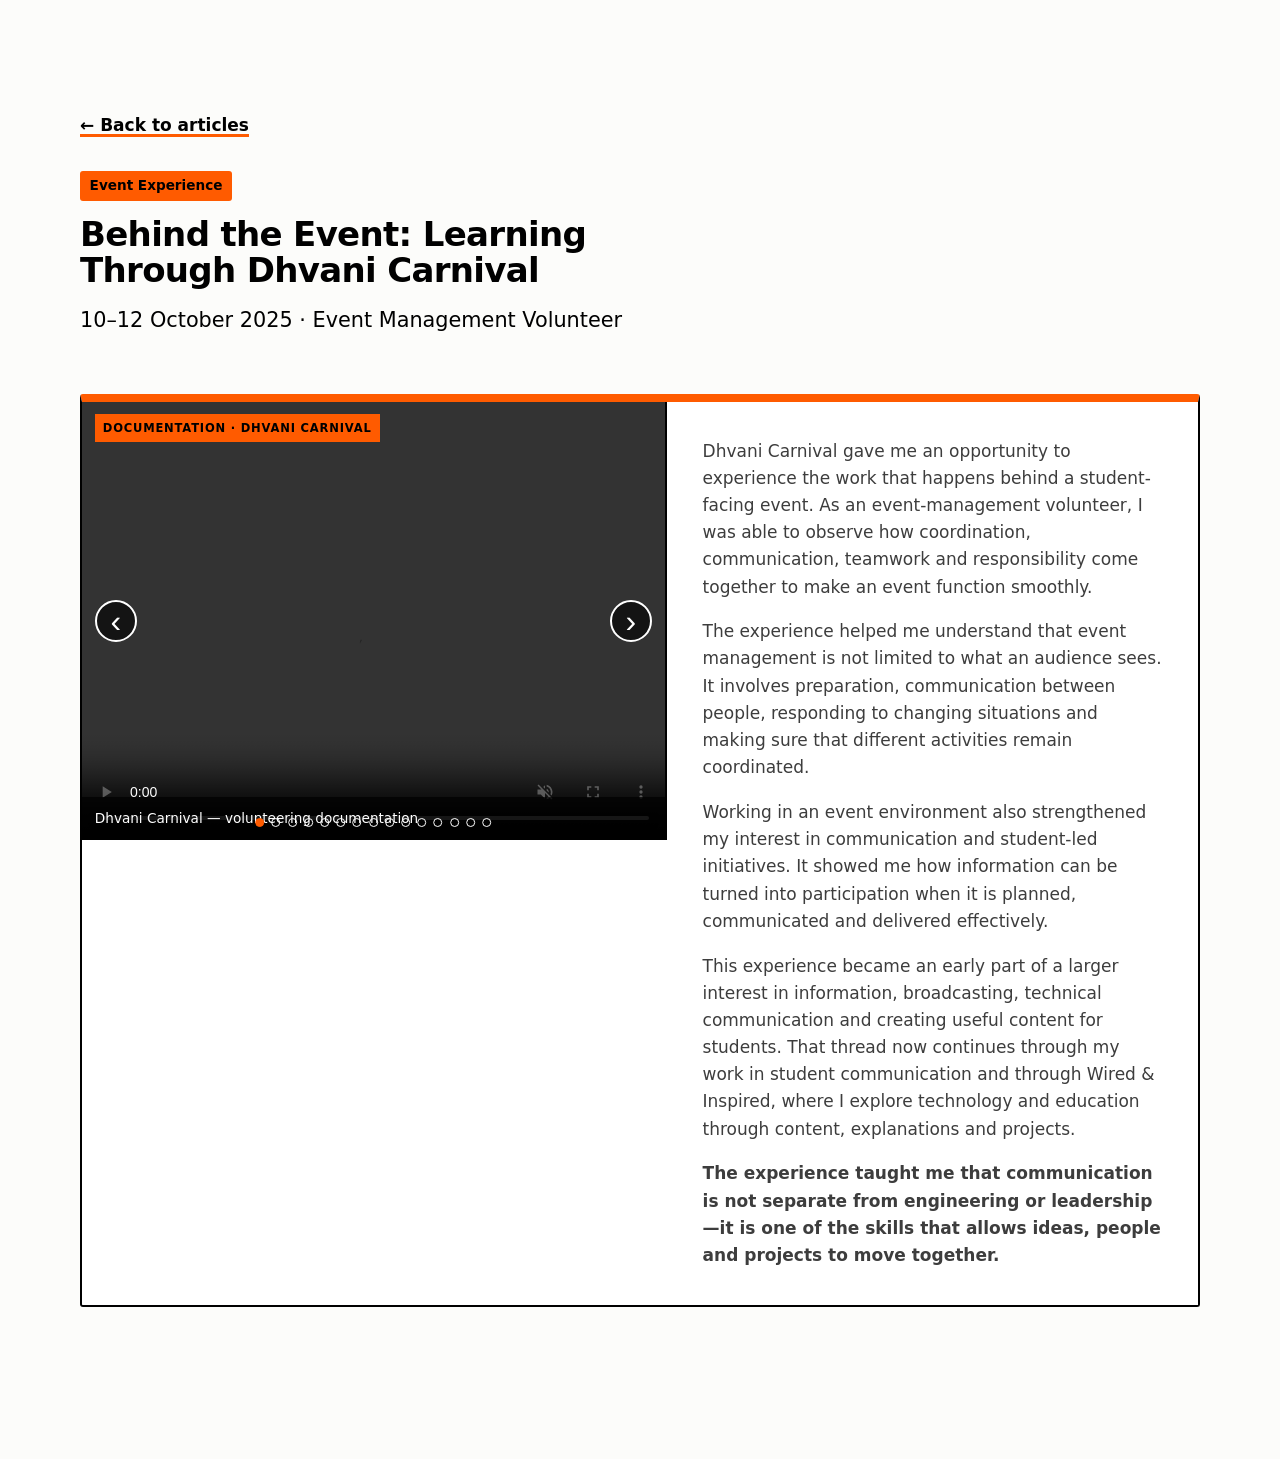
==== commit 5aaf4199: "Remove Dhvani venue and awards from gallery; keep volunteering video" ====
--- a/articles/dhvani-carnival-event-management.html
+++ b/articles/dhvani-carnival-event-management.html
@@ -1,2 +1,2 @@
 <!DOCTYPE html>
-<html lang="en"><head><meta charset="utf-8"><meta name="viewport" content="width=device-width,initial-scale=1"><title>Dhvani Carnival | Swetha Senthilkumar</title><meta name="description" content="Event-management reflection from Dhvani Carnival 2025."><meta name="theme-color" content="#fcfcfa"><link rel="icon" type="image/svg+xml" href="../assets/img/swetha-logo.svg"><link rel="apple-touch-icon" href="../assets/img/swetha-logo.svg"><link rel="canonical" href="https://swetha-mint.github.io/swetha-portfolio/articles/dhvani-carnival-event-management.html"><meta property="og:type" content="article"><meta property="og:title" content="Behind the Event: Learning Through Dhvani Carnival"><meta property="og:description" content="Event-management volunteering, coordination, communication and student-led initiatives."><meta property="og:url" content="https://swetha-mint.github.io/swetha-portfolio/articles/dhvani-carnival-event-management.html"><meta property="og:image" content="https://swetha-mint.github.io/swetha-portfolio/assets/img/swetha-logo.svg"><meta property="og:image:alt" content="Swetha logo"><meta name="twitter:card" content="summary"><meta name="twitter:title" content="Behind the Event: Learning Through Dhvani Carnival"><meta name="twitter:description" content="Event-management volunteering, coordination, communication and student-led initiatives."><meta name="twitter:image" content="https://swetha-mint.github.io/swetha-portfolio/assets/img/swetha-logo.svg"><link rel="stylesheet" href="../css/style.css"></head><body><main class="section"><div class="wrap"><a class="text-link" href="../index.html#articles">← Back to articles</a><div class="section-head" style="margin-top:2rem"><span class="badge">Event Experience</span><h1>Behind the Event: Learning Through Dhvani Carnival</h1><p class="lead">10–12 October 2025 · Event Management Volunteer</p></div><article class="feature article-feature"><div class="feature-media media-gallery" data-gallery data-interval="5000"><div class="gallery-track"><figure class="gallery-slide is-active"><video controls muted playsinline preload="metadata"><source src="../assets/dhvani-carnival/dhvani-volunteering.mp4" type="video/mp4"></video><figcaption>Dhvani Carnival — volunteering documentation</figcaption></figure><figure class="gallery-slide"><img src="../assets/dhvani-carnival/dhvani-venue.png" alt="Dhvani Carnival event venue photograph"><figcaption>Dhvani Carnival — event venue</figcaption></figure><figure class="gallery-slide"><img src="../assets/dhvani-carnival/dhvani-awards.png" alt="Dhvani Carnival related awards documentation"><figcaption>Dhvani Carnival — awards documentation</figcaption></figure><figure class="gallery-slide"><img src="../assets/dhvani-carnival/dhvani-01.jpeg" alt="Dhvani Carnival documentation photo 1"><figcaption>Dhvani Carnival — documentation 1</figcaption></figure><figure class="gallery-slide"><img src="../assets/dhvani-carnival/dhvani-02.jpeg" alt="Dhvani Carnival documentation photo 2"><figcaption>Dhvani Carnival — documentation 2</figcaption></figure><figure class="gallery-slide"><img src="../assets/dhvani-carnival/dhvani-03.jpeg" alt="Dhvani Carnival documentation photo 3"><figcaption>Dhvani Carnival — documentation 3</figcaption></figure><figure class="gallery-slide"><img src="../assets/dhvani-carnival/dhvani-04.jpeg" alt="Dhvani Carnival documentation photo 4"><figcaption>Dhvani Carnival — documentation 4</figcaption></figure><figure class="gallery-slide"><img src="../assets/dhvani-carnival/dhvani-05.jpeg" alt="Dhvani Carnival documentation photo 5"><figcaption>Dhvani Carnival — documentation 5</figcaption></figure><figure class="gallery-slide"><img src="../assets/dhvani-carnival/dhvani-06.jpeg" alt="Dhvani Carnival documentation photo 6"><figcaption>Dhvani Carnival — documentation 6</figcaption></figure><figure class="gallery-slide"><img src="../assets/dhvani-carnival/dhvani-07.jpeg" alt="Dhvani Carnival documentation photo 7"><figcaption>Dhvani Carnival — documentation 7</figcaption></figure><figure class="gallery-slide"><img src="../assets/dhvani-carnival/dhvani-08.jpeg" alt="Dhvani Carnival documentation photo 8"><figcaption>Dhvani Carnival — documentation 8</figcaption></figure><figure class="gallery-slide"><img src="../assets/dhvani-carnival/dhvani-09.jpeg" alt="Dhvani Carnival documentation photo 9"><figcaption>Dhvani Carnival — documentation 9</figcaption></figure><figure class="gallery-slide"><img src="../assets/dhvani-carnival/dhvani-10.jpeg" alt="Dhvani Carnival documentation photo 10"><figcaption>Dhvani Carnival — documentation 10</figcaption></figure><figure class="gallery-slide"><img src="../assets/dhvani-carnival/dhvani-11.jpeg" alt="Dhvani Carnival documentation photo 11"><figcaption>Dhvani Carnival — documentation 11</figcaption></figure><figure class="gallery-slide"><img src="../assets/dhvani-carnival/dhvani-12.jpeg" alt="Dhvani Carnival documentation photo 12"><figcaption>Dhvani Carnival — documentation 12</figcaption></figure><figure class="gallery-slide"><img src="../assets/dhvani-carnival/dhvani-13.jpeg" alt="Dhvani Carnival documentation photo 13"><figcaption>Dhvani Carnival — documentation 13</figcaption></figure><figure class="gallery-slide"><img src="../assets/dhvani-carnival/dhvani-21.jpeg" alt="Dhvani Carnival documentation photo 21"><figcaption>Dhvani Carnival — documentation 21</figcaption></figure></div><button class="gallery-prev" type="button" aria-label="Previous media">‹</button><button class="gallery-next" type="button" aria-label="Next media">›</button><div class="gallery-dots" aria-label="Gallery navigation"></div><span class="gallery-label">DOCUMENTATION · DHVANI CARNIVAL</span></div><div class="feature-body"><p>Dhvani Carnival gave me an opportunity to experience the work that happens behind a student-facing event. As an event-management volunteer, I was able to observe how coordination, communication, teamwork and responsibility come together to make an event function smoothly.</p><p>The experience helped me understand that event management is not limited to what an audience sees. It involves preparation, communication between people, responding to changing situations and making sure that different activities remain coordinated.</p><p>Working in an event environment also strengthened my interest in communication and student-led initiatives. It showed me how information can be turned into participation when it is planned, communicated and delivered effectively.</p><p>This experience became an early part of a larger interest in information, broadcasting, technical communication and creating useful content for students. That thread now continues through my work in student communication and through Wired &amp; Inspired, where I explore technology and education through content, explanations and projects.</p><p><strong>The experience taught me that communication is not separate from engineering or leadership—it is one of the skills that allows ideas, people and projects to move together.</strong></p></div></article></div></main><script src="../js/main.js"></script></body></html>+<html lang="en"><head><meta charset="utf-8"><meta name="viewport" content="width=device-width,initial-scale=1"><title>Dhvani Carnival | Swetha Senthilkumar</title><meta name="description" content="Event-management reflection from Dhvani Carnival 2025."><meta name="theme-color" content="#fcfcfa"><link rel="icon" type="image/svg+xml" href="../assets/img/swetha-logo.svg"><link rel="apple-touch-icon" href="../assets/img/swetha-logo.svg"><link rel="canonical" href="https://swetha-mint.github.io/swetha-portfolio/articles/dhvani-carnival-event-management.html"><meta property="og:type" content="article"><meta property="og:title" content="Behind the Event: Learning Through Dhvani Carnival"><meta property="og:description" content="Event-management volunteering, coordination, communication and student-led initiatives."><meta property="og:url" content="https://swetha-mint.github.io/swetha-portfolio/articles/dhvani-carnival-event-management.html"><meta property="og:image" content="https://swetha-mint.github.io/swetha-portfolio/assets/img/swetha-logo.svg"><meta property="og:image:alt" content="Swetha logo"><meta name="twitter:card" content="summary"><meta name="twitter:title" content="Behind the Event: Learning Through Dhvani Carnival"><meta name="twitter:description" content="Event-management volunteering, coordination, communication and student-led initiatives."><meta name="twitter:image" content="https://swetha-mint.github.io/swetha-portfolio/assets/img/swetha-logo.svg"><link rel="stylesheet" href="../css/style.css"></head><body><main class="section"><div class="wrap"><a class="text-link" href="../index.html#articles">← Back to articles</a><div class="section-head" style="margin-top:2rem"><span class="badge">Event Experience</span><h1>Behind the Event: Learning Through Dhvani Carnival</h1><p class="lead">10–12 October 2025 · Event Management Volunteer</p></div><article class="feature article-feature"><div class="feature-media media-gallery" data-gallery data-interval="5000"><div class="gallery-track"><figure class="gallery-slide is-active"><video controls muted playsinline preload="metadata"><source src="../assets/dhvani-carnival/dhvani-volunteering.mp4" type="video/mp4"></video><figcaption>Dhvani Carnival — volunteering documentation</figcaption></figure><figure class="gallery-slide"><img src="../assets/dhvani-carnival/dhvani-01.jpeg" alt="Dhvani Carnival documentation photo 1"><figcaption>Dhvani Carnival — documentation 1</figcaption></figure><figure class="gallery-slide"><img src="../assets/dhvani-carnival/dhvani-02.jpeg" alt="Dhvani Carnival documentation photo 2"><figcaption>Dhvani Carnival — documentation 2</figcaption></figure><figure class="gallery-slide"><img src="../assets/dhvani-carnival/dhvani-03.jpeg" alt="Dhvani Carnival documentation photo 3"><figcaption>Dhvani Carnival — documentation 3</figcaption></figure><figure class="gallery-slide"><img src="../assets/dhvani-carnival/dhvani-04.jpeg" alt="Dhvani Carnival documentation photo 4"><figcaption>Dhvani Carnival — documentation 4</figcaption></figure><figure class="gallery-slide"><img src="../assets/dhvani-carnival/dhvani-05.jpeg" alt="Dhvani Carnival documentation photo 5"><figcaption>Dhvani Carnival — documentation 5</figcaption></figure><figure class="gallery-slide"><img src="../assets/dhvani-carnival/dhvani-06.jpeg" alt="Dhvani Carnival documentation photo 6"><figcaption>Dhvani Carnival — documentation 6</figcaption></figure><figure class="gallery-slide"><img src="../assets/dhvani-carnival/dhvani-07.jpeg" alt="Dhvani Carnival documentation photo 7"><figcaption>Dhvani Carnival — documentation 7</figcaption></figure><figure class="gallery-slide"><img src="../assets/dhvani-carnival/dhvani-08.jpeg" alt="Dhvani Carnival documentation photo 8"><figcaption>Dhvani Carnival — documentation 8</figcaption></figure><figure class="gallery-slide"><img src="../assets/dhvani-carnival/dhvani-09.jpeg" alt="Dhvani Carnival documentation photo 9"><figcaption>Dhvani Carnival — documentation 9</figcaption></figure><figure class="gallery-slide"><img src="../assets/dhvani-carnival/dhvani-10.jpeg" alt="Dhvani Carnival documentation photo 10"><figcaption>Dhvani Carnival — documentation 10</figcaption></figure><figure class="gallery-slide"><img src="../assets/dhvani-carnival/dhvani-11.jpeg" alt="Dhvani Carnival documentation photo 11"><figcaption>Dhvani Carnival — documentation 11</figcaption></figure><figure class="gallery-slide"><img src="../assets/dhvani-carnival/dhvani-12.jpeg" alt="Dhvani Carnival documentation photo 12"><figcaption>Dhvani Carnival — documentation 12</figcaption></figure><figure class="gallery-slide"><img src="../assets/dhvani-carnival/dhvani-13.jpeg" alt="Dhvani Carnival documentation photo 13"><figcaption>Dhvani Carnival — documentation 13</figcaption></figure><figure class="gallery-slide"><img src="../assets/dhvani-carnival/dhvani-21.jpeg" alt="Dhvani Carnival documentation photo 21"><figcaption>Dhvani Carnival — documentation 21</figcaption></figure></div><button class="gallery-prev" type="button" aria-label="Previous media">‹</button><button class="gallery-next" type="button" aria-label="Next media">›</button><div class="gallery-dots" aria-label="Gallery navigation"></div><span class="gallery-label">DOCUMENTATION · DHVANI CARNIVAL</span></div><div class="feature-body"><p>Dhvani Carnival gave me an opportunity to experience the work that happens behind a student-facing event. As an event-management volunteer, I was able to observe how coordination, communication, teamwork and responsibility come together to make an event function smoothly.</p><p>The experience helped me understand that event management is not limited to what an audience sees. It involves preparation, communication between people, responding to changing situations and making sure that different activities remain coordinated.</p><p>Working in an event environment also strengthened my interest in communication and student-led initiatives. It showed me how information can be turned into participation when it is planned, communicated and delivered effectively.</p><p>This experience became an early part of a larger interest in information, broadcasting, technical communication and creating useful content for students. That thread now continues through my work in student communication and through Wired &amp; Inspired, where I explore technology and education through content, explanations and projects.</p><p><strong>The experience taught me that communication is not separate from engineering or leadership—it is one of the skills that allows ideas, people and projects to move together.</strong></p></div></article></div></main><script src="../js/main.js"></script></body></html>
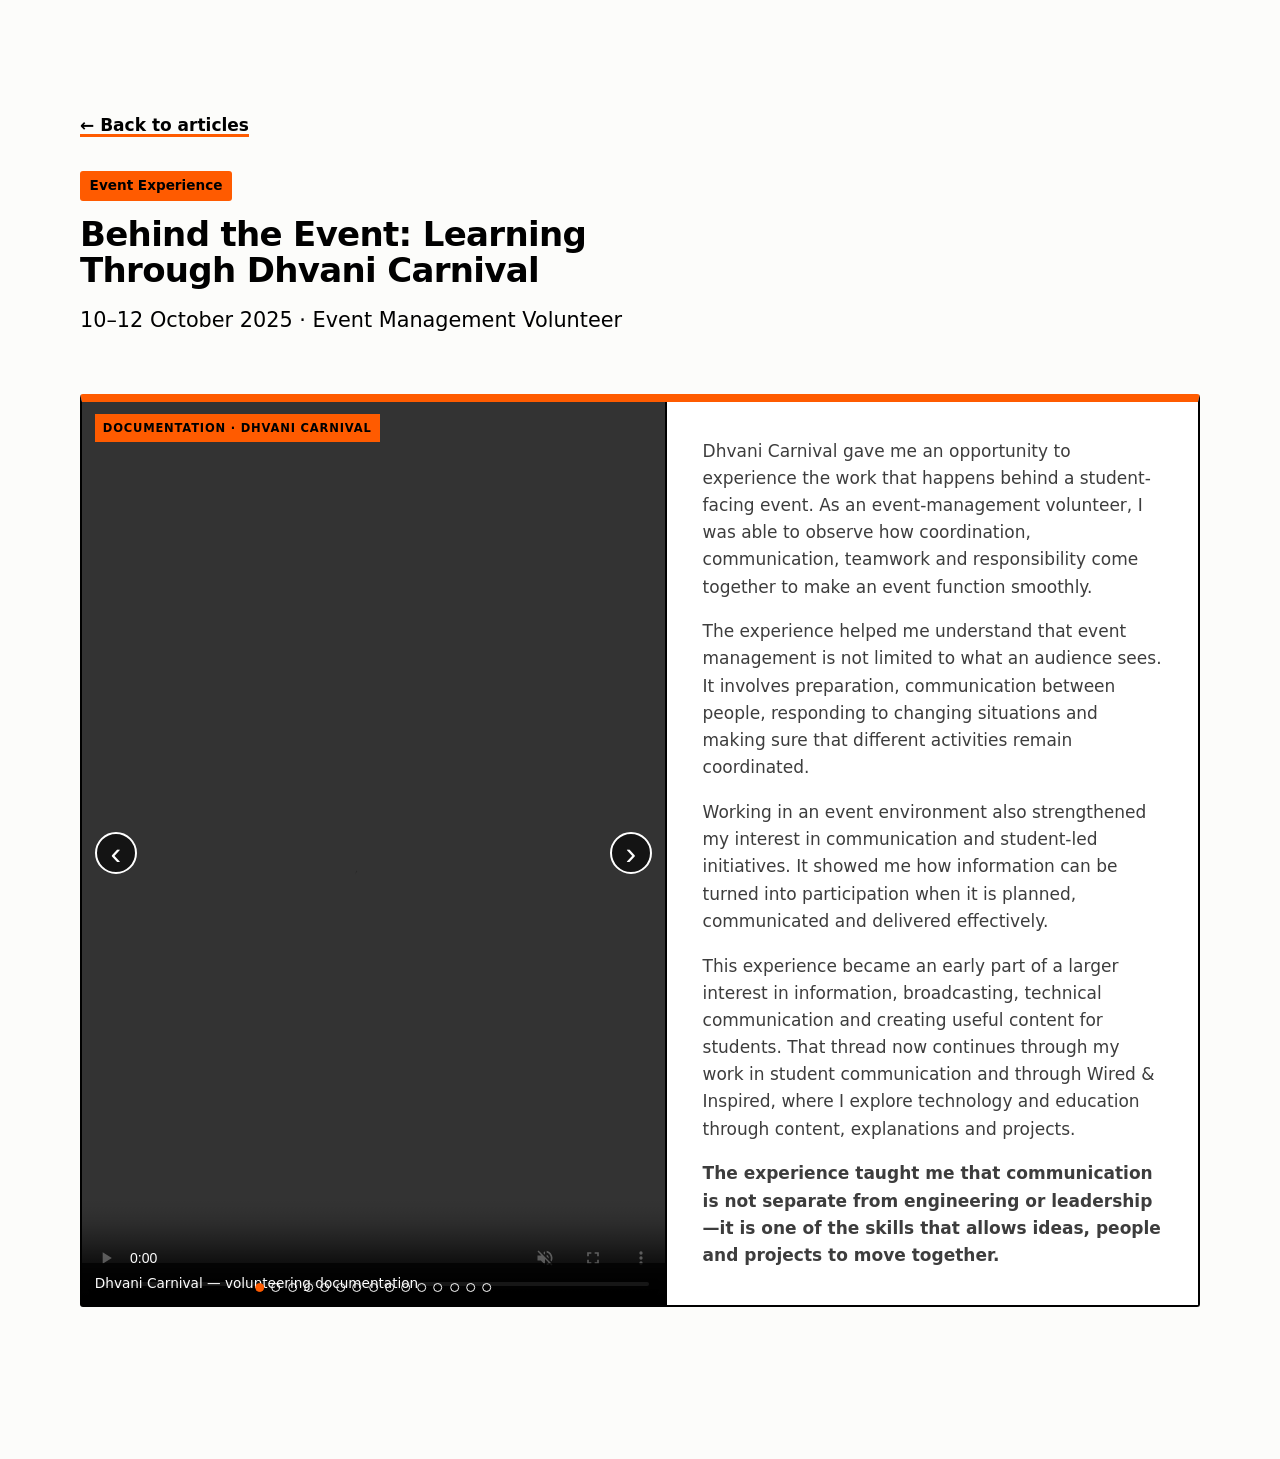
==== commit bdfd048e: "Balance Dhvani article media and text layout" ====
--- a/articles/dhvani-carnival-event-management.html
+++ b/articles/dhvani-carnival-event-management.html
@@ -1,2 +1,2 @@
 <!DOCTYPE html>
-<html lang="en"><head><meta charset="utf-8"><meta name="viewport" content="width=device-width,initial-scale=1"><title>Dhvani Carnival | Swetha Senthilkumar</title><meta name="description" content="Event-management reflection from Dhvani Carnival 2025."><meta name="theme-color" content="#fcfcfa"><link rel="icon" type="image/svg+xml" href="../assets/img/swetha-logo.svg"><link rel="apple-touch-icon" href="../assets/img/swetha-logo.svg"><link rel="canonical" href="https://swetha-mint.github.io/swetha-portfolio/articles/dhvani-carnival-event-management.html"><meta property="og:type" content="article"><meta property="og:title" content="Behind the Event: Learning Through Dhvani Carnival"><meta property="og:description" content="Event-management volunteering, coordination, communication and student-led initiatives."><meta property="og:url" content="https://swetha-mint.github.io/swetha-portfolio/articles/dhvani-carnival-event-management.html"><meta property="og:image" content="https://swetha-mint.github.io/swetha-portfolio/assets/img/swetha-logo.svg"><meta property="og:image:alt" content="Swetha logo"><meta name="twitter:card" content="summary"><meta name="twitter:title" content="Behind the Event: Learning Through Dhvani Carnival"><meta name="twitter:description" content="Event-management volunteering, coordination, communication and student-led initiatives."><meta name="twitter:image" content="https://swetha-mint.github.io/swetha-portfolio/assets/img/swetha-logo.svg"><link rel="stylesheet" href="../css/style.css"></head><body><main class="section"><div class="wrap"><a class="text-link" href="../index.html#articles">← Back to articles</a><div class="section-head" style="margin-top:2rem"><span class="badge">Event Experience</span><h1>Behind the Event: Learning Through Dhvani Carnival</h1><p class="lead">10–12 October 2025 · Event Management Volunteer</p></div><article class="feature article-feature"><div class="feature-media media-gallery" data-gallery data-interval="5000"><div class="gallery-track"><figure class="gallery-slide is-active"><video controls muted playsinline preload="metadata"><source src="../assets/dhvani-carnival/dhvani-volunteering.mp4" type="video/mp4"></video><figcaption>Dhvani Carnival — volunteering documentation</figcaption></figure><figure class="gallery-slide"><img src="../assets/dhvani-carnival/dhvani-01.jpeg" alt="Dhvani Carnival documentation photo 1"><figcaption>Dhvani Carnival — documentation 1</figcaption></figure><figure class="gallery-slide"><img src="../assets/dhvani-carnival/dhvani-02.jpeg" alt="Dhvani Carnival documentation photo 2"><figcaption>Dhvani Carnival — documentation 2</figcaption></figure><figure class="gallery-slide"><img src="../assets/dhvani-carnival/dhvani-03.jpeg" alt="Dhvani Carnival documentation photo 3"><figcaption>Dhvani Carnival — documentation 3</figcaption></figure><figure class="gallery-slide"><img src="../assets/dhvani-carnival/dhvani-04.jpeg" alt="Dhvani Carnival documentation photo 4"><figcaption>Dhvani Carnival — documentation 4</figcaption></figure><figure class="gallery-slide"><img src="../assets/dhvani-carnival/dhvani-05.jpeg" alt="Dhvani Carnival documentation photo 5"><figcaption>Dhvani Carnival — documentation 5</figcaption></figure><figure class="gallery-slide"><img src="../assets/dhvani-carnival/dhvani-06.jpeg" alt="Dhvani Carnival documentation photo 6"><figcaption>Dhvani Carnival — documentation 6</figcaption></figure><figure class="gallery-slide"><img src="../assets/dhvani-carnival/dhvani-07.jpeg" alt="Dhvani Carnival documentation photo 7"><figcaption>Dhvani Carnival — documentation 7</figcaption></figure><figure class="gallery-slide"><img src="../assets/dhvani-carnival/dhvani-08.jpeg" alt="Dhvani Carnival documentation photo 8"><figcaption>Dhvani Carnival — documentation 8</figcaption></figure><figure class="gallery-slide"><img src="../assets/dhvani-carnival/dhvani-09.jpeg" alt="Dhvani Carnival documentation photo 9"><figcaption>Dhvani Carnival — documentation 9</figcaption></figure><figure class="gallery-slide"><img src="../assets/dhvani-carnival/dhvani-10.jpeg" alt="Dhvani Carnival documentation photo 10"><figcaption>Dhvani Carnival — documentation 10</figcaption></figure><figure class="gallery-slide"><img src="../assets/dhvani-carnival/dhvani-11.jpeg" alt="Dhvani Carnival documentation photo 11"><figcaption>Dhvani Carnival — documentation 11</figcaption></figure><figure class="gallery-slide"><img src="../assets/dhvani-carnival/dhvani-12.jpeg" alt="Dhvani Carnival documentation photo 12"><figcaption>Dhvani Carnival — documentation 12</figcaption></figure><figure class="gallery-slide"><img src="../assets/dhvani-carnival/dhvani-13.jpeg" alt="Dhvani Carnival documentation photo 13"><figcaption>Dhvani Carnival — documentation 13</figcaption></figure><figure class="gallery-slide"><img src="../assets/dhvani-carnival/dhvani-21.jpeg" alt="Dhvani Carnival documentation photo 21"><figcaption>Dhvani Carnival — documentation 21</figcaption></figure></div><button class="gallery-prev" type="button" aria-label="Previous media">‹</button><button class="gallery-next" type="button" aria-label="Next media">›</button><div class="gallery-dots" aria-label="Gallery navigation"></div><span class="gallery-label">DOCUMENTATION · DHVANI CARNIVAL</span></div><div class="feature-body"><p>Dhvani Carnival gave me an opportunity to experience the work that happens behind a student-facing event. As an event-management volunteer, I was able to observe how coordination, communication, teamwork and responsibility come together to make an event function smoothly.</p><p>The experience helped me understand that event management is not limited to what an audience sees. It involves preparation, communication between people, responding to changing situations and making sure that different activities remain coordinated.</p><p>Working in an event environment also strengthened my interest in communication and student-led initiatives. It showed me how information can be turned into participation when it is planned, communicated and delivered effectively.</p><p>This experience became an early part of a larger interest in information, broadcasting, technical communication and creating useful content for students. That thread now continues through my work in student communication and through Wired &amp; Inspired, where I explore technology and education through content, explanations and projects.</p><p><strong>The experience taught me that communication is not separate from engineering or leadership—it is one of the skills that allows ideas, people and projects to move together.</strong></p></div></article></div></main><script src="../js/main.js"></script></body></html>+<html lang="en"><head><meta charset="utf-8"><meta name="viewport" content="width=device-width,initial-scale=1"><title>Dhvani Carnival | Swetha Senthilkumar</title><meta name="description" content="Event-management reflection from Dhvani Carnival 2025."><meta name="theme-color" content="#fcfcfa"><link rel="icon" type="image/svg+xml" href="../assets/img/swetha-logo.svg"><link rel="apple-touch-icon" href="../assets/img/swetha-logo.svg"><link rel="canonical" href="https://swetha-mint.github.io/swetha-portfolio/articles/dhvani-carnival-event-management.html"><meta property="og:type" content="article"><meta property="og:title" content="Behind the Event: Learning Through Dhvani Carnival"><meta property="og:description" content="Event-management volunteering, coordination, communication and student-led initiatives."><meta property="og:url" content="https://swetha-mint.github.io/swetha-portfolio/articles/dhvani-carnival-event-management.html"><meta property="og:image" content="https://swetha-mint.github.io/swetha-portfolio/assets/img/swetha-logo.svg"><meta property="og:image:alt" content="Swetha logo"><meta name="twitter:card" content="summary"><meta name="twitter:title" content="Behind the Event: Learning Through Dhvani Carnival"><meta name="twitter:description" content="Event-management volunteering, coordination, communication and student-led initiatives."><meta name="twitter:image" content="https://swetha-mint.github.io/swetha-portfolio/assets/img/swetha-logo.svg"><link rel="stylesheet" href="../css/style.css"><link rel="stylesheet" href="../css/article-layout.css"></head><body><main class="section"><div class="wrap"><a class="text-link" href="../index.html#articles">← Back to articles</a><div class="section-head" style="margin-top:2rem"><span class="badge">Event Experience</span><h1>Behind the Event: Learning Through Dhvani Carnival</h1><p class="lead">10–12 October 2025 · Event Management Volunteer</p></div><article class="feature article-feature"><div class="feature-media media-gallery" data-gallery data-interval="5000"><div class="gallery-track"><figure class="gallery-slide is-active"><video controls muted playsinline preload="metadata"><source src="../assets/dhvani-carnival/dhvani-volunteering.mp4" type="video/mp4"></video><figcaption>Dhvani Carnival — volunteering documentation</figcaption></figure><figure class="gallery-slide"><img src="../assets/dhvani-carnival/dhvani-01.jpeg" alt="Dhvani Carnival documentation photo 1"><figcaption>Dhvani Carnival — documentation 1</figcaption></figure><figure class="gallery-slide"><img src="../assets/dhvani-carnival/dhvani-02.jpeg" alt="Dhvani Carnival documentation photo 2"><figcaption>Dhvani Carnival — documentation 2</figcaption></figure><figure class="gallery-slide"><img src="../assets/dhvani-carnival/dhvani-03.jpeg" alt="Dhvani Carnival documentation photo 3"><figcaption>Dhvani Carnival — documentation 3</figcaption></figure><figure class="gallery-slide"><img src="../assets/dhvani-carnival/dhvani-04.jpeg" alt="Dhvani Carnival documentation photo 4"><figcaption>Dhvani Carnival — documentation 4</figcaption></figure><figure class="gallery-slide"><img src="../assets/dhvani-carnival/dhvani-05.jpeg" alt="Dhvani Carnival documentation photo 5"><figcaption>Dhvani Carnival — documentation 5</figcaption></figure><figure class="gallery-slide"><img src="../assets/dhvani-carnival/dhvani-06.jpeg" alt="Dhvani Carnival documentation photo 6"><figcaption>Dhvani Carnival — documentation 6</figcaption></figure><figure class="gallery-slide"><img src="../assets/dhvani-carnival/dhvani-07.jpeg" alt="Dhvani Carnival documentation photo 7"><figcaption>Dhvani Carnival — documentation 7</figcaption></figure><figure class="gallery-slide"><img src="../assets/dhvani-carnival/dhvani-08.jpeg" alt="Dhvani Carnival documentation photo 8"><figcaption>Dhvani Carnival — documentation 8</figcaption></figure><figure class="gallery-slide"><img src="../assets/dhvani-carnival/dhvani-09.jpeg" alt="Dhvani Carnival documentation photo 9"><figcaption>Dhvani Carnival — documentation 9</figcaption></figure><figure class="gallery-slide"><img src="../assets/dhvani-carnival/dhvani-10.jpeg" alt="Dhvani Carnival documentation photo 10"><figcaption>Dhvani Carnival — documentation 10</figcaption></figure><figure class="gallery-slide"><img src="../assets/dhvani-carnival/dhvani-11.jpeg" alt="Dhvani Carnival documentation photo 11"><figcaption>Dhvani Carnival — documentation 11</figcaption></figure><figure class="gallery-slide"><img src="../assets/dhvani-carnival/dhvani-12.jpeg" alt="Dhvani Carnival documentation photo 12"><figcaption>Dhvani Carnival — documentation 12</figcaption></figure><figure class="gallery-slide"><img src="../assets/dhvani-carnival/dhvani-13.jpeg" alt="Dhvani Carnival documentation photo 13"><figcaption>Dhvani Carnival — documentation 13</figcaption></figure><figure class="gallery-slide"><img src="../assets/dhvani-carnival/dhvani-21.jpeg" alt="Dhvani Carnival documentation photo 21"><figcaption>Dhvani Carnival — documentation 21</figcaption></figure></div><button class="gallery-prev" type="button" aria-label="Previous media">‹</button><button class="gallery-next" type="button" aria-label="Next media">›</button><div class="gallery-dots" aria-label="Gallery navigation"></div><span class="gallery-label">DOCUMENTATION · DHVANI CARNIVAL</span></div><div class="feature-body"><p>Dhvani Carnival gave me an opportunity to experience the work that happens behind a student-facing event. As an event-management volunteer, I was able to observe how coordination, communication, teamwork and responsibility come together to make an event function smoothly.</p><p>The experience helped me understand that event management is not limited to what an audience sees. It involves preparation, communication between people, responding to changing situations and making sure that different activities remain coordinated.</p><p>Working in an event environment also strengthened my interest in communication and student-led initiatives. It showed me how information can be turned into participation when it is planned, communicated and delivered effectively.</p><p>This experience became an early part of a larger interest in information, broadcasting, technical communication and creating useful content for students. That thread now continues through my work in student communication and through Wired &amp; Inspired, where I explore technology and education through content, explanations and projects.</p><p><strong>The experience taught me that communication is not separate from engineering or leadership—it is one of the skills that allows ideas, people and projects to move together.</strong></p></div></article></div></main><script src="../js/main.js"></script></body></html>
--- a/css/article-layout.css
+++ b/css/article-layout.css
@@ -0,0 +1,11 @@
+/* Article layout refinement — balanced media + text columns */
+.article-feature{align-items:stretch}
+.article-feature .media-gallery{height:100%;aspect-ratio:auto;min-height:0}
+.article-feature .feature-body{min-height:100%}
+.article-feature .gallery-slide img,.article-feature .gallery-slide video{object-fit:cover}
+@media(max-width:960px){
+  .article-feature .media-gallery{height:auto;aspect-ratio:16/10}
+}
+@media(max-width:760px){
+  .article-feature .media-gallery{aspect-ratio:4/3}
+}
